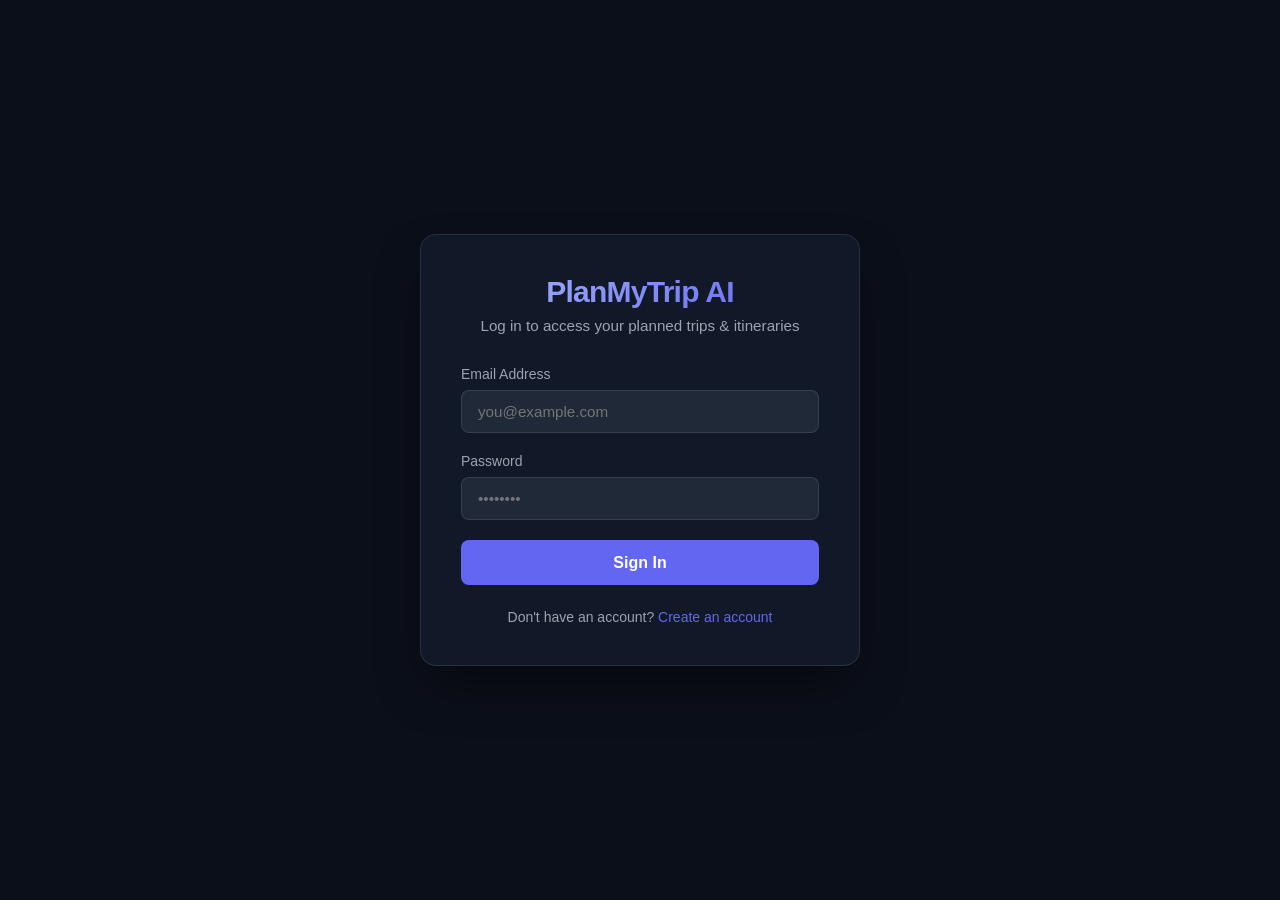
==== frontend/login.html @ e87786c7 "feat: add complete PlanMyTrip AI full stack application (FastAPI backend, multi-agent LangGraph work" ====
<!DOCTYPE html>
<html lang="en">
<head>
  <meta charset="UTF-8">
  <meta name="viewport" content="width=device-width, initial-scale=1.0">
  <title>Login — PlanMyTrip AI</title>
  <link rel="stylesheet" href="style.css">
</head>
<body>
  <div class="auth-container">
    <div class="auth-header">
      <h1>PlanMyTrip AI</h1>
      <p>Log in to access your planned trips & itineraries</p>
    </div>

    <div id="error-banner" class="error-banner"></div>

    <form id="login-form">
      <div class="form-group">
        <label for="email">Email Address</label>
        <input type="email" id="email" class="form-input" placeholder="you@example.com" required>
      </div>

      <div class="form-group">
        <label for="password">Password</label>
        <input type="password" id="password" class="form-input" placeholder="••••••••" required>
      </div>

      <button type="submit" class="btn-primary" id="login-btn">Sign In</button>
    </form>

    <div class="auth-footer">
      Don't have an account? <a href="signup.html">Create an account</a>
    </div>
  </div>

  <script src="login.js"></script>
</body>
</html>
---- frontend/style.css ----
:root {
  --bg-primary: #0b0f19;
  --bg-surface: #111827;
  --bg-elevated: #1f2937;
  --bg-card: rgba(31, 41, 55, 0.7);
  --border-color: rgba(255, 255, 255, 0.1);
  --border-highlight: rgba(99, 102, 241, 0.4);
  --text-primary: #f9fafb;
  --text-secondary: #9ca3af;
  --text-muted: #6b7280;
  --accent-primary: #6366f1;
  --accent-primary-hover: #4f46e5;
  --accent-success: #10b981;
  --accent-warning: #f59e0b;
  --accent-danger: #ef4444;
  --font-sans: -apple-system, BlinkMacSystemFont, "Segoe UI", Roboto, Oxygen, Ubuntu, Cantarell, sans-serif;
}

* {
  box-sizing: border-box;
  margin: 0;
  padding: 0;
}

body {
  font-family: var(--font-sans);
  background-color: var(--bg-primary);
  color: var(--text-primary);
  min-height: 100vh;
  display: flex;
  overflow-x: hidden;
}

a {
  color: var(--accent-primary);
  text-decoration: none;
}

a:hover {
  text-decoration: underline;
}

.auth-container {
  width: 100%;
  max-width: 440px;
  margin: auto;
  padding: 2.5rem;
  background: var(--bg-surface);
  border: 1px solid var(--border-color);
  border-radius: 16px;
  box-shadow: 0 25px 50px -12px rgba(0, 0, 0, 0.5);
}

.auth-header {
  text-align: center;
  margin-bottom: 2rem;
}

.auth-header h1 {
  font-size: 1.875rem;
  font-weight: 700;
  letter-spacing: -0.025em;
  background: linear-gradient(135deg, #a5b4fc, #6366f1);
  -webkit-background-clip: text;
  -webkit-text-fill-color: transparent;
  margin-bottom: 0.5rem;
}

.auth-header p {
  color: var(--text-secondary);
  font-size: 0.95rem;
}

.form-group {
  margin-bottom: 1.25rem;
}

.form-group label {
  display: block;
  font-size: 0.875rem;
  font-weight: 500;
  margin-bottom: 0.5rem;
  color: var(--text-secondary);
}

.form-input {
  width: 100%;
  padding: 0.75rem 1rem;
  background: var(--bg-elevated);
  border: 1px solid var(--border-color);
  border-radius: 8px;
  color: var(--text-primary);
  font-size: 0.95rem;
  transition: all 0.2s;
}

.form-input:focus {
  outline: none;
  border-color: var(--accent-primary);
  box-shadow: 0 0 0 3px rgba(99, 102, 241, 0.25);
}

.btn-primary {
  width: 100%;
  padding: 0.85rem 1.5rem;
  background: var(--accent-primary);
  color: white;
  border: none;
  border-radius: 8px;
  font-size: 1rem;
  font-weight: 600;
  cursor: pointer;
  transition: background 0.2s, transform 0.1s;
}

.btn-primary:hover {
  background: var(--accent-primary-hover);
}

.btn-primary:active {
  transform: scale(0.99);
}

.btn-secondary {
  padding: 0.5rem 1rem;
  background: var(--bg-elevated);
  color: var(--text-primary);
  border: 1px solid var(--border-color);
  border-radius: 6px;
  font-size: 0.875rem;
  font-weight: 500;
  cursor: pointer;
  transition: background 0.2s;
}

.btn-secondary:hover {
  background: rgba(255, 255, 255, 0.1);
}

.btn-success {
  background: var(--accent-success);
  color: white;
  border: none;
  padding: 0.65rem 1.25rem;
  border-radius: 8px;
  font-weight: 600;
  cursor: pointer;
}

.btn-success:hover {
  filter: brightness(1.1);
}

.auth-footer {
  margin-top: 1.5rem;
  text-align: center;
  font-size: 0.875rem;
  color: var(--text-secondary);
}

.error-banner {
  background: rgba(239, 68, 68, 0.15);
  border: 1px solid var(--accent-danger);
  color: #fca5a5;
  padding: 0.75rem 1rem;
  border-radius: 8px;
  font-size: 0.875rem;
  margin-bottom: 1.25rem;
  display: none;
}

.app-layout {
  display: flex;
  width: 100vw;
  height: 100vh;
  overflow: hidden;
}

.sidebar {
  width: 300px;
  background: var(--bg-surface);
  border-right: 1px solid var(--border-color);
  display: flex;
  flex-direction: column;
}

.sidebar-header {
  padding: 1.25rem;
  border-bottom: 1px solid var(--border-color);
  display: flex;
  align-items: center;
  justify-content: space-between;
}

.sidebar-header h2 {
  font-size: 1.2rem;
  font-weight: 700;
  background: linear-gradient(135deg, #a5b4fc, #6366f1);
  -webkit-background-clip: text;
  -webkit-text-fill-color: transparent;
}

.trips-list {
  flex: 1;
  overflow-y: auto;
  padding: 1rem;
  display: flex;
  flex-direction: column;
  gap: 0.5rem;
}

.trip-item {
  padding: 0.85rem 1rem;
  background: var(--bg-elevated);
  border: 1px solid var(--border-color);
  border-radius: 10px;
  cursor: pointer;
  transition: all 0.2s;
}

.trip-item:hover, .trip-item.active {
  border-color: var(--accent-primary);
  background: rgba(99, 102, 241, 0.15);
}

.trip-item-title {
  font-weight: 600;
  font-size: 0.95rem;
  margin-bottom: 0.25rem;
}

.trip-item-meta {
  font-size: 0.8rem;
  color: var(--text-secondary);
}

.sidebar-footer {
  padding: 1rem;
  border-top: 1px solid var(--border-color);
  display: flex;
  align-items: center;
  justify-content: space-between;
}

.user-badge {
  font-size: 0.85rem;
  color: var(--text-secondary);
  white-space: nowrap;
  overflow: hidden;
  text-overflow: ellipsis;
  max-width: 180px;
}

.main-content {
  flex: 1;
  display: flex;
  flex-direction: column;
  background: var(--bg-primary);
  position: relative;
}

.chat-container {
  flex: 1;
  overflow-y: auto;
  padding: 2rem;
  display: flex;
  flex-direction: column;
  gap: 1.5rem;
  scroll-behavior: smooth;
}

.message-card {
  max-width: 80%;
  padding: 1.25rem 1.5rem;
  border-radius: 14px;
  font-size: 0.95rem;
  line-height: 1.6;
}

.message-user {
  align-self: flex-end;
  background: var(--accent-primary);
  color: white;
  border-bottom-right-radius: 4px;
}

.message-agent {
  align-self: flex-start;
  background: var(--bg-surface);
  border: 1px solid var(--border-color);
  color: var(--text-primary);
  border-bottom-left-radius: 4px;
}

.options-grid {
  display: grid;
  grid-template-columns: repeat(auto-fit, minmax(280px, 1fr));
  gap: 1rem;
  margin-top: 1rem;
  width: 100%;
}

.option-card {
  background: var(--bg-elevated);
  border: 1px solid var(--border-color);
  border-radius: 12px;
  padding: 1.25rem;
  display: flex;
  flex-direction: column;
  justify-content: space-between;
  transition: transform 0.2s, border-color 0.2s;
}

.option-card:hover {
  border-color: var(--accent-primary);
  transform: translateY(-2px);
}

.option-title {
  font-size: 1.1rem;
  font-weight: 700;
  margin-bottom: 0.5rem;
}

.option-price {
  font-size: 1.25rem;
  font-weight: 800;
  color: var(--accent-success);
  margin-bottom: 0.5rem;
}

.option-meta {
  font-size: 0.85rem;
  color: var(--text-secondary);
  margin-bottom: 1rem;
  line-height: 1.4;
}

.option-badge {
  display: inline-block;
  font-size: 0.75rem;
  font-weight: 600;
  padding: 0.25rem 0.5rem;
  border-radius: 6px;
  background: rgba(99, 102, 241, 0.2);
  color: #a5b4fc;
  margin-bottom: 0.75rem;
}

.hitl-panel {
  background: rgba(17, 24, 39, 0.95);
  border-top: 2px solid var(--accent-warning);
  padding: 1.5rem 2rem;
  display: flex;
  align-items: center;
  justify-content: space-between;
  gap: 1rem;
}

.hitl-info h4 {
  font-size: 1rem;
  color: var(--accent-warning);
  margin-bottom: 0.25rem;
}

.hitl-info p {
  font-size: 0.875rem;
  color: var(--text-secondary);
}

.hitl-actions {
  display: flex;
  gap: 0.75rem;
}

.chat-input-area {
  padding: 1.25rem 2rem;
  background: var(--bg-surface);
  border-top: 1px solid var(--border-color);
  display: flex;
  gap: 0.75rem;
}

.chat-input-area input {
  flex: 1;
  padding: 0.85rem 1.25rem;
  background: var(--bg-elevated);
  border: 1px solid var(--border-color);
  border-radius: 10px;
  color: var(--text-primary);
  font-size: 1rem;
}

.chat-input-area input:focus {
  outline: none;
  border-color: var(--accent-primary);
}

.chat-input-area button {
  padding: 0.85rem 1.75rem;
}

.markdown-body pre {
  background: var(--bg-primary);
  padding: 1rem;
  border-radius: 8px;
  overflow-x: auto;
  margin: 0.75rem 0;
  font-family: monospace;
}

.markdown-body ul, .markdown-body ol {
  padding-left: 1.5rem;
  margin: 0.5rem 0;
}
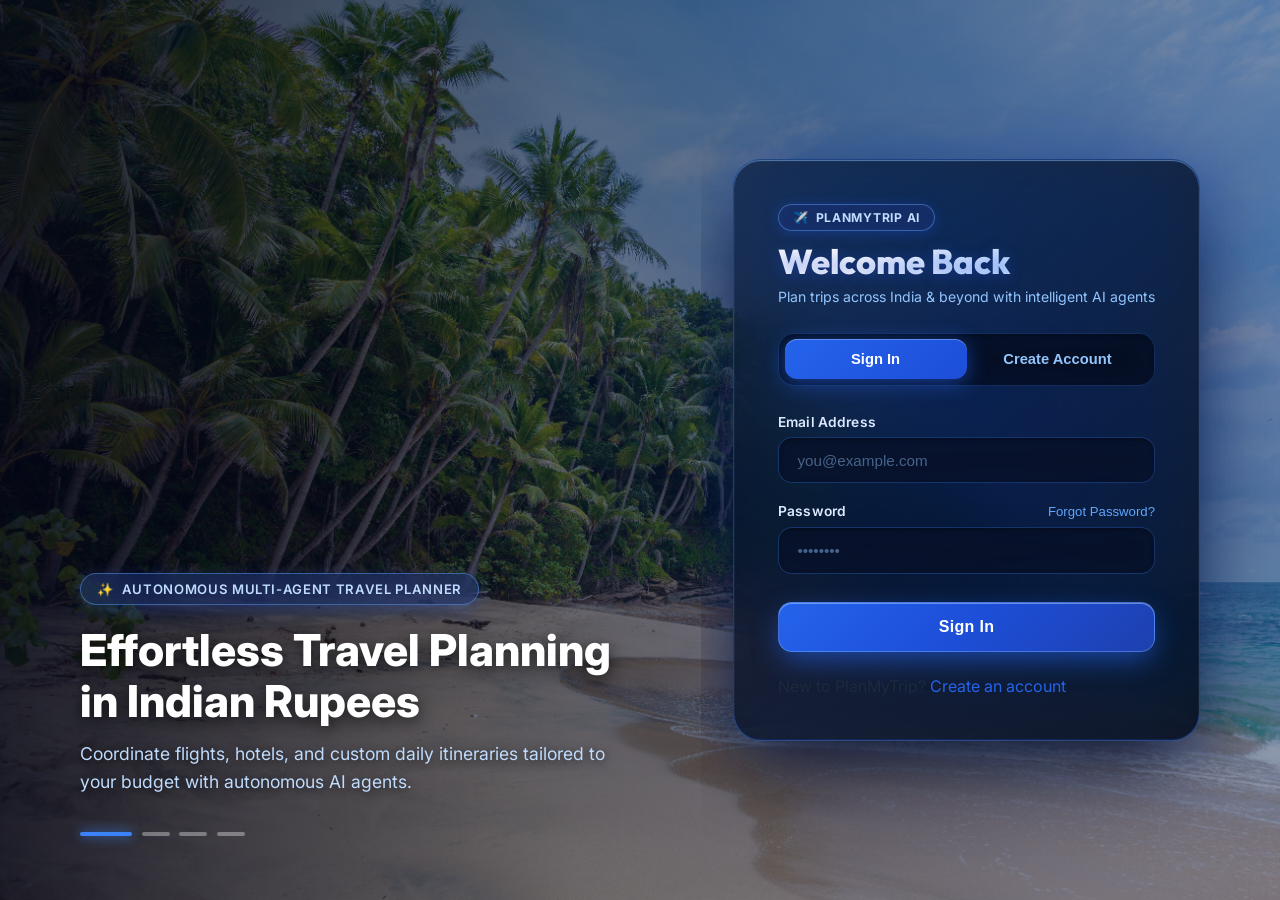
==== commit 19a8d4fa: "Your commit message" ====
--- a/frontend/login.html
+++ b/frontend/login.html
@@ -3,37 +3,147 @@
 <head>
   <meta charset="UTF-8">
   <meta name="viewport" content="width=device-width, initial-scale=1.0">
-  <title>Login — PlanMyTrip AI</title>
-  <link rel="stylesheet" href="style.css">
+  <title>PlanMyTrip AI — Autonomous Travel Intelligence</title>
+  <link rel="preconnect" href="https://fonts.googleapis.com">
+  <link rel="preconnect" href="https://fonts.gstatic.com" crossorigin>
+  <link href="https://fonts.googleapis.com/css2?family=Outfit:wght@400;500;600;700;800&family=Inter:wght@400;500;600&display=swap" rel="stylesheet">
+  <link rel="stylesheet" href="style.css?v=20261004_6">
 </head>
-<body>
-  <div class="auth-container">
-    <div class="auth-header">
-      <h1>PlanMyTrip AI</h1>
-      <p>Log in to access your planned trips & itineraries</p>
+<body style="margin: 0; padding: 0; overflow-x: hidden;">
+  <div class="auth-page">
+    <div class="auth-slideshow-container">
+      <div class="auth-slide active" id="slide-0" style="background-image: url('assets/img-3.jpg?v=20261004_v2');"></div>
+      <div class="auth-slide" id="slide-1" style="background-image: url('assets/img-4.jpg?v=20261004_v2');"></div>
+      <div class="auth-slide" id="slide-2" style="background-image: url('assets/img-5.jpg?v=20261004_v2');"></div>
+      <div class="auth-slide" id="slide-3" style="background-image: url('assets/img-6.jpg?v=20261004_v2');"></div>
+
+      <div class="auth-slide-overlay"></div>
+
+      <div class="auth-slide-content">
+        <div class="auth-hero-badge">
+          <span>✨</span>
+          <span>Autonomous Multi-Agent Travel Planner</span>
+        </div>
+        <h1 class="auth-slide-title" id="slide-caption-title">Effortless Travel Planning in Indian Rupees</h1>
+        <p class="auth-slide-subtitle" id="slide-caption-desc">Coordinate flights, hotels, and custom daily itineraries tailored to your budget with autonomous AI agents.</p>
+
+        <div class="auth-slide-indicators">
+          <div class="slide-dot active" onclick="goToSlide(0)"></div>
+          <div class="slide-dot" onclick="goToSlide(1)"></div>
+          <div class="slide-dot" onclick="goToSlide(2)"></div>
+          <div class="slide-dot" onclick="goToSlide(3)"></div>
+        </div>
+      </div>
     </div>
 
-    <div id="error-banner" class="error-banner"></div>
+    <div class="auth-panel">
+      <div class="auth-glass-box">
+        <div class="auth-header" style="text-align: left; margin-bottom: 1.6rem;">
+          <div class="auth-brand-badge">
+            <span>✈️</span>
+            <span>PlanMyTrip AI</span>
+          </div>
+          <h1 class="auth-brand-title" id="auth-main-title">Welcome Back</h1>
+          <p class="auth-brand-subtitle" id="auth-main-subtitle">Plan trips across India &amp; beyond with intelligent AI agents</p>
+        </div>
 
-    <form id="login-form">
-      <div class="form-group">
-        <label for="email">Email Address</label>
-        <input type="email" id="email" class="form-input" placeholder="you@example.com" required>
+        <div class="auth-tabs" id="auth-tabs-bar">
+          <button type="button" class="auth-tab-btn active" id="tab-login-btn" onclick="showLogin()">Sign In</button>
+          <button type="button" class="auth-tab-btn" id="tab-signup-btn" onclick="showSignup()">Create Account</button>
+        </div>
+
+        <div id="error-banner" class="error-banner"></div>
+        <div id="success-banner" class="success-banner"></div>
+
+        <div id="login-section">
+          <form id="login-form" onsubmit="handleLoginSubmit(event)">
+            <div class="form-group">
+              <label for="login-email">Email Address</label>
+              <input type="email" id="login-email" class="form-input" placeholder="you@example.com" required autocomplete="email">
+            </div>
+
+            <div class="form-group">
+              <div style="display: flex; justify-content: space-between; align-items: center; margin-bottom: 0.5rem;">
+                <label for="login-password" style="margin-bottom: 0;">Password</label>
+                <button type="button" class="forgot-password-link" id="goto-recovery-btn" onclick="showRecovery()">Forgot Password?</button>
+              </div>
+              <input type="password" id="login-password" class="form-input" placeholder="••••••••" required autocomplete="current-password">
+            </div>
+
+            <button type="submit" class="btn-primary" id="login-btn" style="margin-top: 0.5rem; cursor: pointer;">Sign In</button>
+          </form>
+
+          <div class="auth-footer" style="margin-top: 1.5rem;">
+            New to PlanMyTrip? <a href="#" id="switch-to-signup" onclick="showSignup(); return false;">Create an account</a>
+          </div>
+        </div>
+
+        <div id="signup-section" style="display: none;">
+          <form id="signup-form" onsubmit="handleSignupSubmit(event)">
+            <div class="form-group">
+              <label for="signup-name">Full Name</label>
+              <input type="text" id="signup-name" class="form-input" placeholder="e.g. Rahul Sharma" required autocomplete="name">
+            </div>
+
+            <div class="form-group">
+              <label for="signup-email">Email Address</label>
+              <input type="email" id="signup-email" class="form-input" placeholder="you@example.com" required autocomplete="email">
+            </div>
+
+            <div class="form-group">
+              <label for="signup-birth-date">Date of Birth</label>
+              <input type="date" id="signup-birth-date" class="form-input" required>
+              <div class="form-subtext">Required for account recovery verification & birthday travel offers.</div>
+            </div>
+
+            <div class="form-group">
+              <label for="signup-password">Password (minimum 8 characters)</label>
+              <input type="password" id="signup-password" class="form-input" placeholder="••••••••" minlength="8" required autocomplete="new-password">
+            </div>
+
+            <button type="submit" class="btn-primary" id="signup-btn" style="margin-top: 0.5rem; cursor: pointer;">Create Account</button>
+          </form>
+
+          <div class="auth-footer" style="margin-top: 1.5rem;">
+            Already have an account? <a href="#" id="switch-to-login" onclick="showLogin(); return false;">Sign in</a>
+          </div>
+        </div>
+
+        <div id="recovery-section" style="display: none;">
+          <button type="button" class="back-to-login-btn" id="recovery-back-btn" onclick="showLogin()">
+            <span>&larr;</span> Back to Sign In
+          </button>
+
+          <div style="margin-bottom: 1.25rem;">
+            <h3 style="font-size: 1.2rem; font-weight: 700; color: #ffffff; margin-bottom: 0.35rem;">Account Recovery</h3>
+            <p style="font-size: 0.85rem; color: var(--text-secondary);">Verify your registered Email and Date of Birth to log in or reset your password.</p>
+          </div>
+
+          <form id="recovery-form" onsubmit="handleRecoverySubmit(event)">
+            <div class="form-group">
+              <label for="recovery-email">Registered Email</label>
+              <input type="email" id="recovery-email" class="form-input" placeholder="you@example.com" required autocomplete="email">
+            </div>
+
+            <div class="form-group">
+              <label for="recovery-birth-date">Registered Date of Birth</label>
+              <input type="date" id="recovery-birth-date" class="form-input" required>
+            </div>
+
+            <div class="form-group">
+              <label for="recovery-new-password">New Password (optional)</label>
+              <input type="password" id="recovery-new-password" class="form-input" placeholder="Leave blank to log in directly, or enter new password" minlength="8" autocomplete="new-password">
+              <div class="form-subtext">If entered, your password will be updated immediately.</div>
+            </div>
+
+            <button type="submit" class="btn-primary" id="recovery-btn" style="margin-top: 0.5rem; cursor: pointer;">Verify &amp; Log In</button>
+          </form>
+        </div>
+
       </div>
-
-      <div class="form-group">
-        <label for="password">Password</label>
-        <input type="password" id="password" class="form-input" placeholder="••••••••" required>
-      </div>
-
-      <button type="submit" class="btn-primary" id="login-btn">Sign In</button>
-    </form>
-
-    <div class="auth-footer">
-      Don't have an account? <a href="signup.html">Create an account</a>
     </div>
   </div>
 
-  <script src="login.js"></script>
+  <script src="login.js?v=20261004_5"></script>
 </body>
 </html>
--- a/frontend/style.css
+++ b/frontend/style.css
@@ -8,12 +8,13 @@
   --text-primary: #f9fafb;
   --text-secondary: #9ca3af;
   --text-muted: #6b7280;
-  --accent-primary: #6366f1;
-  --accent-primary-hover: #4f46e5;
+  --accent-primary: #2563eb;
+  --accent-primary-hover: #1d4ed8;
   --accent-success: #10b981;
   --accent-warning: #f59e0b;
   --accent-danger: #ef4444;
-  --font-sans: -apple-system, BlinkMacSystemFont, "Segoe UI", Roboto, Oxygen, Ubuntu, Cantarell, sans-serif;
+  --font-sans: 'Inter', -apple-system, BlinkMacSystemFont, "Segoe UI", Roboto, sans-serif;
+  --font-heading: 'Outfit', sans-serif;
 }
 
 * {
@@ -22,13 +23,26 @@
   padding: 0;
 }
 
+html, body {
+  max-width: 100%;
+  overflow-x: hidden !important;
+  scrollbar-width: none;
+  -ms-overflow-style: none;
+}
+
+html::-webkit-scrollbar, body::-webkit-scrollbar {
+  display: none;
+  width: 0;
+  height: 0;
+}
+
 body {
   font-family: var(--font-sans);
-  background-color: var(--bg-primary);
-  color: var(--text-primary);
+  background-color: #f8fafc;
+  color: #1e293b;
   min-height: 100vh;
   display: flex;
-  overflow-x: hidden;
+  overflow-x: hidden !important;
 }
 
 a {
@@ -40,101 +54,995 @@
   text-decoration: underline;
 }
 
-.auth-container {
-  width: 100%;
-  max-width: 440px;
-  margin: auto;
-  padding: 2.5rem;
-  background: var(--bg-surface);
-  border: 1px solid var(--border-color);
-  border-radius: 16px;
-  box-shadow: 0 25px 50px -12px rgba(0, 0, 0, 0.5);
-}
-
-.auth-header {
-  text-align: center;
-  margin-bottom: 2rem;
-}
-
-.auth-header h1 {
-  font-size: 1.875rem;
+.app-layout {
+  display: flex;
+  width: 100vw;
+  height: 100vh;
+  overflow: hidden;
+  background: #f8fafc;
+}
+
+.sidebar {
+  width: 260px;
+  min-width: 260px;
+  background: #070c18;
+  border-right: 1px solid rgba(255, 255, 255, 0.07);
+  display: flex;
+  flex-direction: column;
+  height: 100vh;
+  overflow: hidden;
+  z-index: 10;
+}
+
+.sidebar-brand {
+  display: flex;
+  align-items: center;
+  gap: 0.75rem;
+  padding: 1.25rem 1.25rem 1rem 1.25rem;
+}
+
+.brand-logo-badge {
+  width: 38px;
+  height: 38px;
+  border-radius: 50%;
+  background: #0b1528;
+  border: 1px solid rgba(56, 189, 248, 0.35);
+  display: flex;
+  align-items: center;
+  justify-content: center;
+  box-shadow: 0 0 15px rgba(56, 189, 248, 0.25);
+  flex-shrink: 0;
+}
+
+.brand-text-block {
+  display: flex;
+  flex-direction: column;
+}
+
+.brand-title {
+  font-family: var(--font-heading);
+  font-size: 1.15rem;
+  font-weight: 800;
+  color: #ffffff;
+  letter-spacing: -0.01em;
+  line-height: 1.2;
+}
+
+.brand-tagline {
+  font-size: 0.72rem;
+  color: #94a3b8;
+  font-weight: 500;
+}
+
+.sidebar-action-wrap {
+  padding: 0 1.25rem 1rem 1.25rem;
+}
+
+.btn-new-trip {
+  width: 100%;
+  display: flex;
+  align-items: center;
+  justify-content: center;
+  gap: 0.5rem;
+  background: linear-gradient(135deg, #2563eb 0%, #3b82f6 100%);
+  color: #ffffff;
+  border: none;
+  border-radius: 9999px;
+  padding: 0.75rem 1.25rem;
+  font-size: 0.92rem;
   font-weight: 700;
-  letter-spacing: -0.025em;
-  background: linear-gradient(135deg, #a5b4fc, #6366f1);
-  -webkit-background-clip: text;
-  -webkit-text-fill-color: transparent;
+  cursor: pointer;
+  transition: all 0.2s cubic-bezier(0.4, 0, 0.2, 1);
+  box-shadow: 0 4px 15px rgba(37, 99, 235, 0.4);
+}
+
+.btn-new-trip:hover {
+  filter: brightness(1.1);
+  transform: translateY(-1px);
+  box-shadow: 0 6px 20px rgba(37, 99, 235, 0.6);
+}
+
+.btn-plus-icon {
+  font-size: 1.1rem;
+  line-height: 1;
+  font-weight: 800;
+}
+
+.sidebar-nav {
+  display: flex;
+  flex-direction: column;
+  gap: 0.25rem;
+  padding: 0 0.85rem 1rem 0.85rem;
+}
+
+.nav-item {
+  display: flex;
+  align-items: center;
+  gap: 0.85rem;
+  padding: 0.65rem 0.85rem;
+  border-radius: 10px;
+  color: #94a3b8;
+  text-decoration: none;
+  font-size: 0.88rem;
+  font-weight: 500;
+  transition: all 0.2s ease;
+}
+
+.nav-item:hover {
+  background: rgba(255, 255, 255, 0.05);
+  color: #f1f5f9;
+  text-decoration: none;
+}
+
+.nav-item.active {
+  background: #111a2e;
+  color: #ffffff;
+  font-weight: 600;
+  box-shadow: inset 0 1px 0 rgba(255, 255, 255, 0.08);
+}
+
+.sidebar-section-header {
+  padding: 0.75rem 1.25rem 0.5rem 1.25rem;
+  font-size: 0.7rem;
+  font-weight: 700;
+  color: #64748b;
+  letter-spacing: 0.08em;
+  text-transform: uppercase;
+}
+
+.trips-list {
+  flex: 1;
+  overflow-y: auto;
+  padding: 0.25rem 0.85rem;
+  display: flex;
+  flex-direction: column;
+  gap: 0.4rem;
+  scrollbar-width: none;
+}
+
+.trips-list::-webkit-scrollbar {
+  display: none;
+}
+
+.trip-item {
+  display: flex;
+  align-items: center;
+  gap: 0.75rem;
+  padding: 0.55rem 0.65rem;
+  border-radius: 10px;
+  background: transparent;
+  cursor: pointer;
+  transition: all 0.2s ease;
+  border: 1px solid transparent;
+}
+
+.trip-item:hover {
+  background: rgba(255, 255, 255, 0.05);
+  border-color: rgba(255, 255, 255, 0.08);
+}
+
+.trip-item.active {
+  background: #0f1c35;
+  border-color: rgba(56, 189, 248, 0.4);
+  box-shadow: 0 0 12px rgba(37, 99, 235, 0.2);
+}
+
+.trip-thumb-img {
+  width: 38px;
+  height: 38px;
+  border-radius: 8px;
+  object-fit: cover;
+  flex-shrink: 0;
+  box-shadow: 0 2px 6px rgba(0, 0, 0, 0.3);
+}
+
+.trip-details-block {
+  display: flex;
+  flex-direction: column;
+  overflow: hidden;
+  flex: 1;
+}
+
+.trip-item-title {
+  font-size: 0.85rem;
+  font-weight: 600;
+  color: #ffffff;
+  white-space: nowrap;
+  overflow: hidden;
+  text-overflow: ellipsis;
+}
+
+.trip-item-meta {
+  font-size: 0.72rem;
+  color: #94a3b8;
+  margin-top: 2px;
+}
+
+.sidebar-footer {
+  padding: 0.85rem 1.15rem;
+  border-top: 1px solid rgba(255, 255, 255, 0.08);
+  background: #060a14;
+}
+
+.user-profile-row {
+  display: flex;
+  align-items: center;
+  gap: 0.75rem;
+}
+
+.user-avatar-circle {
+  width: 36px;
+  height: 36px;
+  border-radius: 50%;
+  background: #2563eb;
+  color: #ffffff;
+  font-weight: 700;
+  font-size: 0.95rem;
+  display: flex;
+  align-items: center;
+  justify-content: center;
+  flex-shrink: 0;
+  box-shadow: 0 2px 8px rgba(37, 99, 235, 0.4);
+}
+
+.user-info-text {
+  flex: 1;
+  overflow: hidden;
+}
+
+.user-name {
+  font-size: 0.85rem;
+  font-weight: 600;
+  color: #ffffff;
+  white-space: nowrap;
+  overflow: hidden;
+  text-overflow: ellipsis;
+}
+
+.user-role {
+  font-size: 0.72rem;
+  color: #94a3b8;
+}
+
+.settings-btn {
+  background: transparent;
+  border: none;
+  color: #64748b;
+  cursor: pointer;
+  padding: 0.4rem;
+  border-radius: 6px;
+  display: flex;
+  align-items: center;
+  justify-content: center;
+  transition: color 0.2s;
+}
+
+.settings-btn:hover {
+  color: #ffffff;
+}
+
+.main-content {
+  flex: 1;
+  display: flex;
+  flex-direction: column;
+  height: 100vh;
+  overflow: hidden;
+  position: relative;
+  background: #f8fafc;
+}
+
+.main-scroll-area {
+  flex: 1;
+  overflow-y: auto;
+  overflow-x: hidden;
+  padding-bottom: 140px;
+  -webkit-overflow-scrolling: touch;
+}
+
+.hero-showcase {
+  position: relative;
+  width: 100%;
+  border-radius: 0 0 24px 24px;
+  overflow: hidden;
+  min-height: 440px;
+  display: flex;
+  align-items: flex-end;
+  background-image: url('assets/Goa.jpg?v=20261004_v2');
+  background-size: cover;
+  background-position: center 30%;
+  box-shadow: 0 10px 30px rgba(0, 0, 0, 0.15);
+}
+
+.hero-showcase-bg {
+  position: absolute;
+  top: 0;
+  left: 0;
+  right: 0;
+  bottom: 0;
+  background: linear-gradient(180deg, rgba(6, 12, 26, 0.65) 0%, rgba(6, 12, 26, 0.38) 40%, rgba(4, 9, 20, 0.88) 100%);
+  pointer-events: none;
+}
+
+.hero-showcase-content {
+  position: relative;
+  z-index: 2;
+  width: 100%;
+  padding: 2.25rem 2.25rem 1.75rem 2.25rem;
+}
+
+.hero-ai-badge {
+  display: inline-flex;
+  align-items: center;
+  gap: 0.4rem;
+  padding: 0.35rem 0.85rem;
+  border-radius: 9999px;
+  background: rgba(15, 23, 42, 0.65);
+  border: 1px solid rgba(255, 255, 255, 0.2);
+  backdrop-filter: blur(10px);
+  color: #f1f5f9;
+  font-size: 0.78rem;
+  font-weight: 600;
+  margin-bottom: 0.85rem;
+}
+
+.hero-headline {
+  font-family: var(--font-heading);
+  font-size: 2.35rem;
+  font-weight: 800;
+  color: #ffffff;
+  line-height: 1.15;
+  margin-bottom: 0.65rem;
+  text-shadow: 0 2px 10px rgba(0, 0, 0, 0.5);
+}
+
+.hero-headline-accent {
+  color: #38bdf8;
+}
+
+.hero-subheadline {
+  font-size: 0.95rem;
+  color: #e2e8f0;
+  max-width: 600px;
+  margin-bottom: 1.5rem;
+  text-shadow: 0 1px 4px rgba(0, 0, 0, 0.6);
+  line-height: 1.5;
+}
+
+.hero-cards-deck {
+  width: 100%;
+  overflow: hidden;
+  padding: 8px 0;
+  position: relative;
+}
+
+.hero-cards-track {
+  display: flex;
+  width: max-content;
+  will-change: transform;
+  transform: translate3d(0, 0, 0);
+  backface-visibility: hidden;
+  animation: cardsRotate 40s linear infinite;
+}
+
+.hero-cards-deck:hover .hero-cards-track {
+  animation-play-state: paused;
+}
+
+@keyframes cardsRotate {
+  0% { transform: translate3d(0, 0, 0); }
+  100% { transform: translate3d(-50%, 0, 0); }
+}
+
+.dest-card {
+  position: relative;
+  flex: 0 0 auto;
+  width: 200px;
+  margin-right: 1rem;
+  border-radius: 14px;
+  overflow: hidden;
+  aspect-ratio: 168 / 140;
+  cursor: default;
+  contain: layout paint;
+  transform: translateZ(0);
+  backface-visibility: hidden;
+  transition: transform 0.25s cubic-bezier(0.4, 0, 0.2, 1), border-color 0.25s ease, box-shadow 0.25s ease;
+  box-shadow: 0 6px 16px rgba(0, 0, 0, 0.35);
+  border: 1px solid rgba(255, 255, 255, 0.18);
+}
+
+.dest-card:hover {
+  transform: translate3d(0, -5px, 0) scale(1.03);
+  border-color: rgba(56, 189, 248, 0.85);
+  box-shadow: 0 14px 28px rgba(0, 0, 0, 0.5), 0 0 18px rgba(56, 189, 248, 0.4);
+}
+
+.dest-card-bg {
+  width: 100%;
+  height: 100%;
+  object-fit: cover;
+  display: block;
+  transition: transform 0.4s ease;
+}
+
+.dest-card:hover .dest-card-bg {
+  transform: scale(1.08);
+}
+
+.dest-card-overlay {
+  position: absolute;
+  bottom: 0;
+  left: 0;
+  right: 0;
+  padding: 1.5rem 0.85rem 0.65rem 0.85rem;
+  background: linear-gradient(180deg, transparent 0%, rgba(0, 0, 0, 0.88) 85%);
+  display: flex;
+  flex-direction: column;
+}
+
+.dest-card-title {
+  font-family: var(--font-heading);
+  font-size: 0.95rem;
+  font-weight: 700;
+  color: #ffffff;
+  line-height: 1.2;
+}
+
+.dest-card-subtitle {
+  font-size: 0.72rem;
+  color: #cbd5e1;
+}
+
+.intake-banner {
+  margin: 1.25rem 2rem 0 2rem;
+  background: #ffffff;
+  border: 1px solid #e2e8f0;
+  border-radius: 12px;
+  padding: 0.75rem 1.25rem;
+  display: flex;
+  align-items: center;
+  justify-content: space-between;
+  gap: 1rem;
+  box-shadow: 0 2px 8px rgba(0, 0, 0, 0.04);
+  flex-wrap: wrap;
+}
+
+.intake-details {
+  display: flex;
+  align-items: center;
+  gap: 0.75rem;
+  flex-wrap: wrap;
+}
+
+.intake-chip {
+  background: #f1f5f9;
+  border: 1px solid #e2e8f0;
+  padding: 0.35rem 0.75rem;
+  border-radius: 20px;
+  font-size: 0.82rem;
+  color: #1e293b;
+  display: flex;
+  align-items: center;
+  gap: 0.35rem;
+}
+
+.chip-label {
+  color: #64748b;
+  font-weight: 500;
+}
+
+.btn-edit-intake {
+  background: #f8fafc;
+  border: 1px solid #cbd5e1;
+  color: #334155;
+  font-size: 0.8rem;
+  font-weight: 600;
+  padding: 0.4rem 0.85rem;
+  border-radius: 8px;
+  cursor: pointer;
+  transition: all 0.2s;
+}
+
+.btn-edit-intake:hover {
+  background: #f1f5f9;
+  border-color: #94a3b8;
+}
+
+.chat-container {
+  padding: 1.5rem 2rem;
+  display: flex;
+  flex-direction: column;
+  gap: 1.5rem;
+}
+
+.message-user-wrap {
+  display: flex;
+  align-items: flex-end;
+  justify-content: flex-end;
+  gap: 0.75rem;
+  width: 100%;
+}
+
+.message-user-bubble {
+  background: #2563eb;
+  color: #ffffff;
+  border-radius: 18px 18px 4px 18px;
+  padding: 1rem 1.25rem;
+  max-width: 580px;
+  font-size: 0.92rem;
+  line-height: 1.5;
+  box-shadow: 0 4px 14px rgba(37, 99, 235, 0.25);
+  position: relative;
+}
+
+.message-time {
+  font-size: 0.7rem;
+  color: rgba(255, 255, 255, 0.75);
+  text-align: right;
+  margin-top: 0.4rem;
+}
+
+.chat-user-avatar {
+  width: 34px;
+  height: 34px;
+  border-radius: 50%;
+  background: #dbeafe;
+  border: 2px solid #2563eb;
+  color: #1e40af;
+  font-weight: 700;
+  font-size: 0.85rem;
+  display: flex;
+  align-items: center;
+  justify-content: center;
+  flex-shrink: 0;
+  box-shadow: 0 2px 6px rgba(0, 0, 0, 0.1);
+}
+
+.message-agent-wrap {
+  display: flex;
+  align-items: flex-start;
+  justify-content: flex-start;
+  gap: 0.75rem;
+  width: 100%;
+}
+
+.chat-agent-avatar {
+  width: 36px;
+  height: 36px;
+  border-radius: 50%;
+  background: #0b1528;
+  border: 1px solid rgba(56, 189, 248, 0.4);
+  display: flex;
+  align-items: center;
+  justify-content: center;
+  flex-shrink: 0;
+  box-shadow: 0 2px 8px rgba(37, 99, 235, 0.2);
+}
+
+.message-agent-bubble {
+  background: #ffffff;
+  color: #1e293b;
+  border: 1px solid #e2e8f0;
+  border-radius: 4px 18px 18px 18px;
+  padding: 1.25rem 1.5rem;
+  max-width: 650px;
+  font-size: 0.92rem;
+  line-height: 1.55;
+  box-shadow: 0 4px 20px rgba(0, 0, 0, 0.04);
+}
+
+.agent-lead-text {
+  margin-bottom: 1rem;
+  color: #1e293b;
+  font-size: 0.92rem;
+}
+
+.agent-checklist-box {
+  background: #f8fafc;
+  border: 1px solid #e2e8f0;
+  border-radius: 12px;
+  padding: 0.85rem 1rem;
+  display: flex;
+  flex-direction: column;
+  gap: 0.65rem;
+}
+
+.checklist-item {
+  display: flex;
+  align-items: center;
+  gap: 0.65rem;
+  font-size: 0.86rem;
+  color: #334155;
+  font-weight: 500;
+}
+
+.check-icon-circle {
+  width: 18px;
+  height: 18px;
+  border-radius: 50%;
+  display: flex;
+  align-items: center;
+  justify-content: center;
+  font-size: 0.65rem;
+  font-weight: 800;
+  flex-shrink: 0;
+}
+
+.check-done {
+  background: #10b981;
+  color: #ffffff;
+}
+
+.check-active {
+  border: 2px solid #3b82f6;
+  background: #ffffff;
+}
+
+.check-pending {
+  border: 2px solid #cbd5e1;
+  background: #ffffff;
+}
+
+.message-card {
+  max-width: 80%;
+  padding: 1.25rem 1.5rem;
+  border-radius: 14px;
+  font-size: 0.95rem;
+  line-height: 1.6;
+}
+
+.message-user {
+  align-self: flex-end;
+  background: var(--accent-primary);
+  color: white;
+  border-bottom-right-radius: 4px;
+}
+
+.message-agent {
+  align-self: flex-start;
+  background: #ffffff;
+  border: 1px solid #e2e8f0;
+  color: #1e293b;
+  border-bottom-left-radius: 4px;
+  box-shadow: 0 4px 14px rgba(0, 0, 0, 0.04);
+}
+
+.options-grid {
+  display: grid;
+  grid-template-columns: repeat(auto-fit, minmax(280px, 1fr));
+  gap: 1rem;
+  margin-top: 1rem;
+  width: 100%;
+}
+
+.option-card {
+  background: #ffffff;
+  border: 1px solid #e2e8f0;
+  border-radius: 12px;
+  padding: 1.25rem;
+  display: flex;
+  flex-direction: column;
+  justify-content: space-between;
+  transition: transform 0.2s, border-color 0.2s;
+  box-shadow: 0 2px 8px rgba(0, 0, 0, 0.04);
+}
+
+.option-card:hover {
+  border-color: var(--accent-primary);
+  transform: translateY(-2px);
+  box-shadow: 0 6px 16px rgba(37, 99, 235, 0.1);
+}
+
+.option-title {
+  font-size: 1.1rem;
+  font-weight: 700;
   margin-bottom: 0.5rem;
-}
-
-.auth-header p {
-  color: var(--text-secondary);
+  color: #0f172a;
+}
+
+.option-price {
+  font-size: 1.25rem;
+  font-weight: 800;
+  color: var(--accent-success);
+  margin-bottom: 0.5rem;
+}
+
+.option-meta {
+  font-size: 0.85rem;
+  color: #64748b;
+  margin-bottom: 1rem;
+  line-height: 1.4;
+}
+
+.option-badge {
+  display: inline-block;
+  font-size: 0.75rem;
+  font-weight: 600;
+  padding: 0.25rem 0.5rem;
+  border-radius: 6px;
+  background: rgba(37, 99, 235, 0.1);
+  color: #2563eb;
+  margin-bottom: 0.75rem;
+}
+
+.hitl-panel {
+  background: #ffffff;
+  border: 2px solid var(--accent-warning);
+  border-radius: 14px;
+  margin: 1rem 2rem;
+  padding: 1.25rem 1.5rem;
+  display: flex;
+  align-items: center;
+  justify-content: space-between;
+  gap: 1rem;
+  box-shadow: 0 6px 20px rgba(245, 158, 11, 0.12);
+}
+
+.hitl-info h4 {
+  font-size: 1rem;
+  color: #b45309;
+  margin-bottom: 0.25rem;
+}
+
+.hitl-info p {
+  font-size: 0.875rem;
+  color: #64748b;
+}
+
+.hitl-actions {
+  display: flex;
+  gap: 0.75rem;
+}
+
+.active-agents-bar {
+  margin: 1.5rem 2rem 0.5rem 2rem;
+  display: grid;
+  grid-template-columns: repeat(3, 1fr);
+  gap: 1rem;
+}
+
+.agent-status-card {
+  background: #ffffff;
+  border: 1px solid #e2e8f0;
+  border-radius: 14px;
+  padding: 1rem 1.15rem;
+  display: flex;
+  align-items: center;
+  gap: 0.85rem;
+  box-shadow: 0 4px 12px rgba(0, 0, 0, 0.03);
+  transition: transform 0.2s, box-shadow 0.2s;
+}
+
+.agent-status-card:hover {
+  transform: translateY(-2px);
+  box-shadow: 0 6px 16px rgba(0, 0, 0, 0.06);
+}
+
+.agent-icon-box {
+  width: 44px;
+  height: 44px;
+  border-radius: 10px;
+  display: flex;
+  align-items: center;
+  justify-content: center;
+  flex-shrink: 0;
+}
+
+.flight-agent-bg {
+  background: #eff6ff;
+}
+
+.hotel-agent-bg {
+  background: #f5f3ff;
+}
+
+.itinerary-agent-bg {
+  background: #f0fdf4;
+}
+
+.agent-info-block {
+  flex: 1;
+  overflow: hidden;
+}
+
+.agent-info-title {
+  font-size: 0.88rem;
+  font-weight: 700;
+  color: #0f172a;
+}
+
+.agent-info-subtitle {
+  font-size: 0.74rem;
+  color: #64748b;
+  margin-top: 2px;
+  margin-bottom: 6px;
+  white-space: nowrap;
+  overflow: hidden;
+  text-overflow: ellipsis;
+}
+
+.agent-progress-track {
+  width: 100%;
+  height: 5px;
+  background: #e2e8f0;
+  border-radius: 9999px;
+  overflow: hidden;
+}
+
+.agent-progress-fill {
+  height: 100%;
+  border-radius: 9999px;
+  transition: width 0.4s ease;
+}
+
+.fill-flight {
+  background: #3b82f6;
+  width: 65%;
+  animation: pulseProgress 2.5s infinite ease-in-out;
+}
+
+.fill-hotel {
+  background: #8b5cf6;
+  width: 78%;
+  animation: pulseProgress 3s infinite ease-in-out;
+}
+
+.fill-itinerary {
+  background: #94a3b8;
+  width: 35%;
+}
+
+@keyframes pulseProgress {
+  0% { opacity: 0.8; }
+  50% { opacity: 1; }
+  100% { opacity: 0.8; }
+}
+
+.bottom-input-container {
+  position: absolute;
+  bottom: 0;
+  left: 0;
+  right: 0;
+  padding: 1rem 2rem 1.25rem 2rem;
+  background: linear-gradient(180deg, rgba(248, 250, 252, 0) 0%, rgba(248, 250, 252, 0.95) 25%, #f8fafc 100%);
+  display: flex;
+  flex-direction: column;
+  align-items: center;
+  gap: 0.75rem;
+  z-index: 20;
+}
+
+.capsule-input-box {
+  width: 100%;
+  max-width: 820px;
+  height: 54px;
+  background: #ffffff;
+  border: 1px solid #e2e8f0;
+  border-radius: 9999px;
+  display: flex;
+  align-items: center;
+  padding: 0.35rem 0.5rem 0.35rem 1.15rem;
+  gap: 0.75rem;
+  box-shadow: 0 10px 25px -5px rgba(0, 0, 0, 0.08), 0 8px 10px -6px rgba(0, 0, 0, 0.04);
+  transition: border-color 0.2s, box-shadow 0.2s;
+}
+
+.capsule-input-box:focus-within {
+  border-color: #3b82f6;
+  box-shadow: 0 12px 30px -5px rgba(37, 99, 235, 0.15), 0 0 0 3px rgba(59, 130, 246, 0.15);
+}
+
+.btn-capsule-attach {
+  background: transparent;
+  border: none;
+  color: #64748b;
+  cursor: pointer;
+  display: flex;
+  align-items: center;
+  justify-content: center;
+  padding: 0.4rem;
+  border-radius: 50%;
+  transition: color 0.2s;
+}
+
+.btn-capsule-attach:hover {
+  color: #0f172a;
+}
+
+.capsule-text-input {
+  flex: 1;
+  border: none;
+  outline: none;
+  background: transparent;
   font-size: 0.95rem;
-}
-
-.form-group {
-  margin-bottom: 1.25rem;
-}
-
-.form-group label {
-  display: block;
-  font-size: 0.875rem;
+  color: #0f172a;
+  font-family: inherit;
+}
+
+.capsule-text-input::placeholder {
+  color: #94a3b8;
+  font-size: 0.92rem;
+}
+
+.btn-capsule-send {
+  width: 42px;
+  height: 42px;
+  border-radius: 50%;
+  background: #2563eb;
+  color: #ffffff;
+  border: none;
+  display: flex;
+  align-items: center;
+  justify-content: center;
+  cursor: pointer;
+  transition: all 0.2s;
+  box-shadow: 0 4px 12px rgba(37, 99, 235, 0.35);
+  flex-shrink: 0;
+}
+
+.btn-capsule-send:hover {
+  background: #1d4ed8;
+  transform: scale(1.05);
+}
+
+.prompt-pills-row {
+  display: flex;
+  align-items: center;
+  justify-content: center;
+  gap: 0.6rem;
+  flex-wrap: wrap;
+  width: 100%;
+  max-width: 820px;
+}
+
+.prompt-pill {
+  background: #ffffff;
+  border: 1px solid #e2e8f0;
+  border-radius: 9999px;
+  padding: 0.4rem 1rem;
+  font-size: 0.82rem;
+  color: #475569;
   font-weight: 500;
-  margin-bottom: 0.5rem;
-  color: var(--text-secondary);
-}
-
-.form-input {
-  width: 100%;
-  padding: 0.75rem 1rem;
-  background: var(--bg-elevated);
-  border: 1px solid var(--border-color);
-  border-radius: 8px;
-  color: var(--text-primary);
-  font-size: 0.95rem;
+  cursor: pointer;
   transition: all 0.2s;
-}
-
-.form-input:focus {
-  outline: none;
-  border-color: var(--accent-primary);
-  box-shadow: 0 0 0 3px rgba(99, 102, 241, 0.25);
+  box-shadow: 0 2px 4px rgba(0, 0, 0, 0.02);
+}
+
+.prompt-pill:hover {
+  border-color: #3b82f6;
+  color: #2563eb;
+  background: #f8fafc;
+  transform: translateY(-1px);
+  box-shadow: 0 4px 8px rgba(37, 99, 235, 0.08);
 }
 
 .btn-primary {
-  width: 100%;
-  padding: 0.85rem 1.5rem;
   background: var(--accent-primary);
   color: white;
   border: none;
+  padding: 0.75rem 1.5rem;
   border-radius: 8px;
-  font-size: 1rem;
   font-weight: 600;
   cursor: pointer;
-  transition: background 0.2s, transform 0.1s;
+  transition: background 0.2s;
 }
 
 .btn-primary:hover {
   background: var(--accent-primary-hover);
 }
 
-.btn-primary:active {
-  transform: scale(0.99);
-}
-
 .btn-secondary {
-  padding: 0.5rem 1rem;
-  background: var(--bg-elevated);
-  color: var(--text-primary);
-  border: 1px solid var(--border-color);
-  border-radius: 6px;
-  font-size: 0.875rem;
-  font-weight: 500;
+  background: #f1f5f9;
+  color: #334155;
+  border: 1px solid #cbd5e1;
+  padding: 0.65rem 1.25rem;
+  border-radius: 8px;
+  font-weight: 600;
   cursor: pointer;
-  transition: background 0.2s;
+  transition: all 0.2s;
 }
 
 .btn-secondary:hover {
-  background: rgba(255, 255, 255, 0.1);
+  background: #e2e8f0;
 }
 
 .btn-success {
@@ -151,11 +1059,511 @@
   filter: brightness(1.1);
 }
 
-.auth-footer {
+.modal-backdrop {
+  position: fixed;
+  top: 0;
+  left: 0;
+  right: 0;
+  bottom: 0;
+  background: rgba(15, 23, 42, 0.7);
+  display: flex;
+  align-items: center;
+  justify-content: center;
+  z-index: 1000;
+  backdrop-filter: blur(4px);
+}
+
+.modal-card {
+  background: #ffffff;
+  border: 1px solid #e2e8f0;
+  border-radius: 16px;
+  width: 90%;
+  max-width: 520px;
+  padding: 2rem;
+  box-shadow: 0 20px 40px rgba(0, 0, 0, 0.2);
+}
+
+.modal-header {
+  margin-bottom: 1.5rem;
+  display: flex;
+  justify-content: space-between;
+  align-items: center;
+}
+
+.modal-header h3 {
+  font-size: 1.25rem;
+  font-weight: 700;
+  color: #0f172a;
+}
+
+.modal-close-btn {
+  background: transparent;
+  border: none;
+  color: #64748b;
+  font-size: 1.35rem;
+  cursor: pointer;
+}
+
+.modal-close-btn:hover {
+  color: #0f172a;
+}
+
+.form-group {
+  margin-bottom: 1.25rem;
+}
+
+.form-group label {
+  display: block;
+  font-size: 0.875rem;
+  font-weight: 500;
+  margin-bottom: 0.5rem;
+  color: #334155;
+}
+
+.form-input {
+  width: 100%;
+  padding: 0.75rem 1rem;
+  background: #f8fafc;
+  border: 1px solid #cbd5e1;
+  border-radius: 8px;
+  color: #0f172a;
+  font-size: 0.95rem;
+}
+
+.form-input:focus {
+  outline: none;
+  border-color: #3b82f6;
+}
+
+.form-row {
+  display: flex;
+  gap: 1rem;
+}
+
+.form-row .form-group {
+  flex: 1;
+}
+
+.modal-actions {
+  display: flex;
+  justify-content: flex-end;
+  gap: 0.75rem;
   margin-top: 1.5rem;
+}
+
+.markdown-body pre {
+  background: #0f172a;
+  color: #e2e8f0;
+  padding: 1rem;
+  border-radius: 8px;
+  overflow-x: auto;
+  margin: 0.75rem 0;
+  font-family: monospace;
+}
+
+.markdown-body ul, .markdown-body ol {
+  padding-left: 1.5rem;
+  margin: 0.5rem 0;
+}
+
+.auth-page {
+  position: relative;
+  display: flex;
+  min-height: 100vh;
+  width: 100%;
+  max-width: 100%;
+  background-color: #060911;
+  overflow: hidden !important;
+  overflow-x: hidden !important;
+  align-items: center;
+  justify-content: space-between;
+}
+
+.auth-slideshow-container {
+  position: absolute;
+  top: 0;
+  left: 0;
+  width: 100%;
+  height: 100%;
+  overflow: hidden;
+  z-index: 1;
+  display: flex;
+  align-items: flex-end;
+  padding: 4rem 5rem;
+  box-sizing: border-box;
+  pointer-events: none;
+}
+
+.auth-slide {
+  position: absolute;
+  top: 0;
+  left: 0;
+  width: 100%;
+  height: 100%;
+  background-size: cover;
+  background-position: center;
+  opacity: 0;
+  transform: scale(1.06);
+  transition: opacity 1.5s cubic-bezier(0.4, 0, 0.2, 1), transform 8s ease-out;
+  z-index: 1;
+}
+
+.auth-slide.active {
+  opacity: 1;
+  transform: scale(1);
+  z-index: 2;
+}
+
+.auth-slide-overlay {
+  position: absolute;
+  top: 0;
+  left: 0;
+  right: 0;
+  bottom: 0;
+  background: linear-gradient(90deg, rgba(2, 6, 23, 0.88) 0%, rgba(3, 15, 38, 0.55) 45%, rgba(2, 10, 28, 0.35) 100%),
+              radial-gradient(circle at 85% 35%, rgba(29, 78, 216, 0.35) 0%, transparent 60%);
+  z-index: 3;
+}
+
+.auth-slide-content {
+  position: relative;
+  z-index: 4;
+  max-width: 560px;
+  pointer-events: auto;
+}
+
+.auth-hero-badge {
+  display: inline-flex;
+  align-items: center;
+  gap: 0.5rem;
+  padding: 0.45rem 1rem;
+  background: rgba(30, 58, 138, 0.45);
+  border: 1px solid rgba(96, 165, 250, 0.45);
+  backdrop-filter: blur(12px);
+  -webkit-backdrop-filter: blur(12px);
+  border-radius: 9999px;
+  color: #bfdbfe;
+  font-size: 0.82rem;
+  font-weight: 600;
+  margin-bottom: 1.25rem;
+  text-transform: uppercase;
+  letter-spacing: 0.05em;
+  box-shadow: 0 4px 15px rgba(29, 78, 216, 0.3);
+}
+
+.auth-slide-title {
+  font-size: 2.75rem;
+  font-weight: 800;
+  line-height: 1.15;
+  color: #ffffff;
+  margin-bottom: 0.85rem;
+  text-shadow: 0 4px 16px rgba(0, 0, 0, 0.7);
+}
+
+.auth-slide-subtitle {
+  font-size: 1.1rem;
+  color: #bfdbfe;
+  line-height: 1.6;
+  margin-bottom: 2.25rem;
+  text-shadow: 0 2px 10px rgba(0, 0, 0, 0.7);
+}
+
+.auth-slide-indicators {
+  display: flex;
+  gap: 0.6rem;
+  align-items: center;
+  pointer-events: auto;
+}
+
+.slide-dot {
+  width: 28px;
+  height: 4px;
+  border-radius: 2px;
+  background: rgba(255, 255, 255, 0.35);
+  cursor: pointer !important;
+  pointer-events: auto !important;
+  transition: all 0.35s ease;
+}
+
+.slide-dot.active {
+  width: 52px;
+  background: #3b82f6;
+  box-shadow: 0 0 12px rgba(59, 130, 246, 0.9);
+}
+
+.auth-panel {
+  position: relative;
+  z-index: 10;
+  margin-left: auto;
+  display: flex;
+  align-items: center;
+  justify-content: center;
+  padding: 2.5rem 5rem 2.5rem 2rem;
+  min-height: 100vh;
+  box-sizing: border-box;
+  overflow-x: hidden !important;
+  overflow-y: auto;
+  scrollbar-width: none;
+  -ms-overflow-style: none;
+  background: transparent;
+}
+
+.auth-panel::-webkit-scrollbar {
+  display: none;
+  width: 0;
+  height: 0;
+}
+
+.auth-panel::before {
+  content: "";
+  position: absolute;
+  top: 50%;
+  left: 50%;
+  width: 440px;
+  height: 440px;
+  transform: translate(-50%, -50%);
+  background: radial-gradient(circle, rgba(29, 78, 216, 0.45) 0%, rgba(30, 58, 138, 0.35) 40%, rgba(2, 132, 199, 0.2) 65%, transparent 75%);
+  filter: blur(65px);
+  z-index: 5;
+  pointer-events: none;
+  border-radius: 50%;
+  animation: auroraPulse 10s ease-in-out infinite alternate;
+}
+
+@keyframes auroraPulse {
+  0% {
+    transform: translate(-50%, -50%) scale(0.95);
+    opacity: 0.65;
+  }
+  50% {
+    transform: translate(-50%, -50%) scale(1.1);
+    opacity: 0.95;
+  }
+  100% {
+    transform: translate(-50%, -50%) scale(1);
+    opacity: 0.75;
+  }
+}
+
+.auth-glass-box {
+  width: 100%;
+  max-width: 480px;
+  overflow: hidden;
+  background: linear-gradient(135deg, rgba(14, 28, 58, 0.75) 0%, rgba(8, 18, 40, 0.82) 50%, rgba(3, 10, 26, 0.88) 100%);
+  backdrop-filter: blur(28px) saturate(210%) brightness(105%);
+  -webkit-backdrop-filter: blur(28px) saturate(210%) brightness(105%);
+  border: 1px solid rgba(59, 130, 246, 0.38);
+  border-radius: 28px;
+  padding: 2.75rem;
+  box-shadow: 0 35px 80px -15px rgba(2, 6, 23, 0.9), 
+              0 0 50px rgba(29, 78, 216, 0.3), 
+              inset 0 1px 1px 0 rgba(147, 197, 253, 0.5),
+              inset 0 -1px 1px 0 rgba(30, 58, 138, 0.35);
+  position: relative;
+  z-index: 15;
+  transition: transform 0.3s cubic-bezier(0.4, 0, 0.2, 1), border-color 0.3s ease, box-shadow 0.3s ease;
+}
+
+.auth-glass-box:hover {
+  border-color: rgba(96, 165, 250, 0.6);
+  box-shadow: 0 40px 90px -15px rgba(2, 6, 23, 0.95), 
+              0 0 65px rgba(37, 99, 235, 0.45), 
+              inset 0 1px 2px 0 rgba(147, 197, 253, 0.7),
+              inset 0 -1px 1px 0 rgba(30, 58, 138, 0.45);
+}
+
+.auth-brand-badge {
+  display: inline-flex;
+  align-items: center;
+  gap: 0.45rem;
+  padding: 0.32rem 0.85rem;
+  background: rgba(30, 58, 138, 0.5);
+  border: 1px solid rgba(96, 165, 250, 0.45);
+  border-radius: 9999px;
+  font-size: 0.76rem;
+  font-weight: 700;
+  letter-spacing: 0.06em;
+  text-transform: uppercase;
+  color: #bfdbfe;
+  margin-bottom: 0.65rem;
+  backdrop-filter: blur(10px);
+  -webkit-backdrop-filter: blur(10px);
+  box-shadow: 0 2px 12px rgba(29, 78, 216, 0.35);
+}
+
+.auth-brand-title {
+  font-family: 'Outfit', sans-serif;
+  font-size: 2.15rem;
+  font-weight: 800;
+  line-height: 1.15;
+  margin: 0 0 0.35rem 0;
+  background: linear-gradient(135deg, #ffffff 25%, #bfdbfe 65%, #60a5fa 100%);
+  -webkit-background-clip: text;
+  -webkit-text-fill-color: transparent;
+  text-shadow: 0 2px 14px rgba(29, 78, 216, 0.4);
+}
+
+.auth-brand-subtitle {
+  font-size: 0.88rem;
+  color: #93c5fd;
+  margin: 0 0 1.5rem 0;
+  line-height: 1.45;
+}
+
+.auth-glass-box .form-input {
+  background: rgba(8, 18, 42, 0.65);
+  border: 1px solid rgba(59, 130, 246, 0.3);
+  color: #ffffff;
+  border-radius: 14px;
+  backdrop-filter: blur(14px);
+  -webkit-backdrop-filter: blur(14px);
+  font-size: 0.95rem;
+  padding: 0.85rem 1.15rem;
+  box-shadow: inset 0 2px 5px rgba(0, 0, 0, 0.35);
+  transition: all 0.25s cubic-bezier(0.4, 0, 0.2, 1);
+  box-sizing: border-box;
+  width: 100%;
+}
+
+.auth-glass-box .form-input:focus {
+  background: rgba(11, 25, 58, 0.8);
+  border-color: #60a5fa;
+  box-shadow: 0 0 0 4px rgba(37, 99, 235, 0.35), 0 0 25px rgba(59, 130, 246, 0.35);
+  outline: none;
+}
+
+.auth-glass-box .form-input::placeholder {
+  color: rgba(147, 197, 253, 0.45);
+}
+
+.auth-glass-box label {
+  color: #dbeafe;
+  font-size: 0.86rem;
+  font-weight: 600;
+  letter-spacing: 0.01em;
+  margin-bottom: 0.45rem;
+  display: block;
+}
+
+.auth-tabs {
+  display: flex;
+  background: rgba(4, 10, 26, 0.55);
+  padding: 0.35rem;
+  border-radius: 16px;
+  margin-bottom: 1.75rem;
+  border: 1px solid rgba(59, 130, 246, 0.25);
+  backdrop-filter: blur(16px);
+  -webkit-backdrop-filter: blur(16px);
+  box-shadow: inset 0 2px 4px rgba(0, 0, 0, 0.35);
+}
+
+.auth-tab-btn {
+  flex: 1;
+  padding: 0.75rem;
+  background: transparent;
+  border: none;
+  color: #93c5fd;
+  font-size: 0.92rem;
+  font-weight: 600;
+  border-radius: 12px;
+  cursor: pointer !important;
+  pointer-events: auto !important;
+  transition: all 0.25s cubic-bezier(0.4, 0, 0.2, 1);
   text-align: center;
+  user-select: none;
+}
+
+.auth-tab-btn:hover {
+  color: #ffffff;
+}
+
+.auth-tab-btn.active {
+  background: linear-gradient(135deg, #2563eb 0%, #1d4ed8 100%);
+  color: #ffffff;
+  box-shadow: 0 4px 20px rgba(37, 99, 235, 0.55), inset 0 1px 0 rgba(191, 219, 254, 0.4);
+}
+
+.auth-glass-box .btn-primary {
+  width: 100%;
+  background: linear-gradient(135deg, #2563eb 0%, #1d4ed8 50%, #1e40af 100%);
+  border: 1px solid rgba(147, 197, 253, 0.35);
+  box-shadow: 0 10px 28px -4px rgba(37, 99, 235, 0.65), inset 0 1px 0 rgba(191, 219, 254, 0.45);
+  border-radius: 14px;
+  font-size: 1rem;
+  font-weight: 700;
+  color: #ffffff;
+  letter-spacing: 0.02em;
+  padding: 0.95rem 1.5rem;
+  cursor: pointer !important;
+  pointer-events: auto !important;
+  transition: transform 0.2s cubic-bezier(0.4, 0, 0.2, 1), filter 0.2s ease, box-shadow 0.2s ease;
+}
+
+.auth-glass-box .btn-primary:hover {
+  filter: brightness(1.15);
+  box-shadow: 0 14px 34px -4px rgba(37, 99, 235, 0.8), inset 0 1px 0 rgba(191, 219, 254, 0.55);
+  transform: translateY(-2px);
+}
+
+.auth-glass-box .btn-primary:active {
+  transform: translateY(0);
+}
+
+.forgot-password-link {
+  font-size: 0.825rem;
+  color: #60a5fa;
+  cursor: pointer !important;
+  pointer-events: auto !important;
+  background: none;
+  border: none;
+  padding: 0;
+  font-weight: 500;
+  transition: color 0.2s;
+}
+
+.forgot-password-link:hover {
+  color: #bfdbfe;
+  text-decoration: underline;
+}
+
+.back-to-login-btn {
+  display: inline-flex;
+  align-items: center;
+  gap: 0.4rem;
+  background: none;
+  border: none;
+  color: #93c5fd;
+  font-size: 0.85rem;
+  cursor: pointer !important;
+  pointer-events: auto !important;
+  padding: 0;
+  margin-bottom: 1.25rem;
+  transition: color 0.2s;
+}
+
+.back-to-login-btn:hover {
+  color: #ffffff;
+}
+
+input[type="date"] {
+  color-scheme: dark;
+  cursor: pointer;
+}
+
+input[type="date"]::-webkit-calendar-picker-indicator {
+  cursor: pointer;
+  filter: invert(0.9);
+}
+
+.success-banner {
+  background: rgba(16, 185, 129, 0.2);
+  border: 1px solid var(--accent-success);
+  color: #6ee7b7;
+  padding: 0.75rem 1rem;
+  border-radius: 10px;
   font-size: 0.875rem;
-  color: var(--text-secondary);
+  margin-bottom: 1.25rem;
+  display: none;
 }
 
 .error-banner {
@@ -169,247 +1577,52 @@
   display: none;
 }
 
-.app-layout {
-  display: flex;
-  width: 100vw;
-  height: 100vh;
-  overflow: hidden;
-}
-
-.sidebar {
-  width: 300px;
-  background: var(--bg-surface);
-  border-right: 1px solid var(--border-color);
-  display: flex;
-  flex-direction: column;
-}
-
-.sidebar-header {
-  padding: 1.25rem;
-  border-bottom: 1px solid var(--border-color);
-  display: flex;
-  align-items: center;
-  justify-content: space-between;
-}
-
-.sidebar-header h2 {
-  font-size: 1.2rem;
-  font-weight: 700;
-  background: linear-gradient(135deg, #a5b4fc, #6366f1);
-  -webkit-background-clip: text;
-  -webkit-text-fill-color: transparent;
-}
-
-.trips-list {
-  flex: 1;
-  overflow-y: auto;
-  padding: 1rem;
-  display: flex;
-  flex-direction: column;
-  gap: 0.5rem;
-}
-
-.trip-item {
-  padding: 0.85rem 1rem;
-  background: var(--bg-elevated);
-  border: 1px solid var(--border-color);
-  border-radius: 10px;
-  cursor: pointer;
-  transition: all 0.2s;
-}
-
-.trip-item:hover, .trip-item.active {
-  border-color: var(--accent-primary);
-  background: rgba(99, 102, 241, 0.15);
-}
-
-.trip-item-title {
-  font-weight: 600;
-  font-size: 0.95rem;
-  margin-bottom: 0.25rem;
-}
-
-.trip-item-meta {
-  font-size: 0.8rem;
-  color: var(--text-secondary);
-}
-
-.sidebar-footer {
-  padding: 1rem;
-  border-top: 1px solid var(--border-color);
-  display: flex;
-  align-items: center;
-  justify-content: space-between;
-}
-
-.user-badge {
-  font-size: 0.85rem;
-  color: var(--text-secondary);
-  white-space: nowrap;
-  overflow: hidden;
-  text-overflow: ellipsis;
-  max-width: 180px;
-}
-
-.main-content {
-  flex: 1;
-  display: flex;
-  flex-direction: column;
-  background: var(--bg-primary);
-  position: relative;
-}
-
-.chat-container {
-  flex: 1;
-  overflow-y: auto;
-  padding: 2rem;
-  display: flex;
-  flex-direction: column;
-  gap: 1.5rem;
-  scroll-behavior: smooth;
-}
-
-.message-card {
-  max-width: 80%;
-  padding: 1.25rem 1.5rem;
-  border-radius: 14px;
-  font-size: 0.95rem;
-  line-height: 1.6;
-}
-
-.message-user {
-  align-self: flex-end;
-  background: var(--accent-primary);
-  color: white;
-  border-bottom-right-radius: 4px;
-}
-
-.message-agent {
-  align-self: flex-start;
-  background: var(--bg-surface);
-  border: 1px solid var(--border-color);
-  color: var(--text-primary);
-  border-bottom-left-radius: 4px;
-}
-
-.options-grid {
-  display: grid;
-  grid-template-columns: repeat(auto-fit, minmax(280px, 1fr));
-  gap: 1rem;
-  margin-top: 1rem;
-  width: 100%;
-}
-
-.option-card {
-  background: var(--bg-elevated);
-  border: 1px solid var(--border-color);
-  border-radius: 12px;
-  padding: 1.25rem;
-  display: flex;
-  flex-direction: column;
-  justify-content: space-between;
-  transition: transform 0.2s, border-color 0.2s;
-}
-
-.option-card:hover {
-  border-color: var(--accent-primary);
-  transform: translateY(-2px);
-}
-
-.option-title {
-  font-size: 1.1rem;
-  font-weight: 700;
-  margin-bottom: 0.5rem;
-}
-
-.option-price {
-  font-size: 1.25rem;
-  font-weight: 800;
-  color: var(--accent-success);
-  margin-bottom: 0.5rem;
-}
-
-.option-meta {
-  font-size: 0.85rem;
-  color: var(--text-secondary);
-  margin-bottom: 1rem;
-  line-height: 1.4;
-}
-
-.option-badge {
-  display: inline-block;
-  font-size: 0.75rem;
-  font-weight: 600;
-  padding: 0.25rem 0.5rem;
-  border-radius: 6px;
-  background: rgba(99, 102, 241, 0.2);
-  color: #a5b4fc;
-  margin-bottom: 0.75rem;
-}
-
-.hitl-panel {
-  background: rgba(17, 24, 39, 0.95);
-  border-top: 2px solid var(--accent-warning);
-  padding: 1.5rem 2rem;
-  display: flex;
-  align-items: center;
-  justify-content: space-between;
-  gap: 1rem;
-}
-
-.hitl-info h4 {
-  font-size: 1rem;
-  color: var(--accent-warning);
-  margin-bottom: 0.25rem;
-}
-
-.hitl-info p {
-  font-size: 0.875rem;
-  color: var(--text-secondary);
-}
-
-.hitl-actions {
-  display: flex;
-  gap: 0.75rem;
-}
-
-.chat-input-area {
-  padding: 1.25rem 2rem;
-  background: var(--bg-surface);
-  border-top: 1px solid var(--border-color);
-  display: flex;
-  gap: 0.75rem;
-}
-
-.chat-input-area input {
-  flex: 1;
-  padding: 0.85rem 1.25rem;
-  background: var(--bg-elevated);
-  border: 1px solid var(--border-color);
-  border-radius: 10px;
-  color: var(--text-primary);
-  font-size: 1rem;
-}
-
-.chat-input-area input:focus {
-  outline: none;
-  border-color: var(--accent-primary);
-}
-
-.chat-input-area button {
-  padding: 0.85rem 1.75rem;
-}
-
-.markdown-body pre {
-  background: var(--bg-primary);
-  padding: 1rem;
-  border-radius: 8px;
-  overflow-x: auto;
-  margin: 0.75rem 0;
-  font-family: monospace;
-}
-
-.markdown-body ul, .markdown-body ol {
-  padding-left: 1.5rem;
-  margin: 0.5rem 0;
-}
+.form-subtext {
+  font-size: 0.78rem;
+  color: rgba(147, 197, 253, 0.75);
+  margin-top: 0.35rem;
+}
+
+@media (max-width: 1024px) {
+  .app-layout {
+    flex-direction: column;
+  }
+  .sidebar {
+    width: 100%;
+    min-width: 100%;
+    height: auto;
+  }
+  .active-agents-bar {
+    grid-template-columns: 1fr;
+  }
+  .auth-page {
+    flex-direction: column;
+    justify-content: flex-start;
+    overflow-x: hidden !important;
+    overflow-y: auto;
+    min-height: 100vh;
+  }
+  .auth-slideshow-container {
+    position: fixed;
+    top: 0;
+    left: 0;
+    width: 100%;
+    height: 100%;
+    padding: 2rem;
+  }
+  .auth-slide-content {
+    display: none;
+  }
+  .auth-panel {
+    margin: auto;
+    padding: 2.5rem 1.25rem;
+    min-height: 100vh;
+    width: 100%;
+    overflow-x: hidden !important;
+  }
+  .auth-glass-box {
+    max-width: 440px;
+    margin: auto;
+    padding: 2rem 1.5rem;
+  }
+}
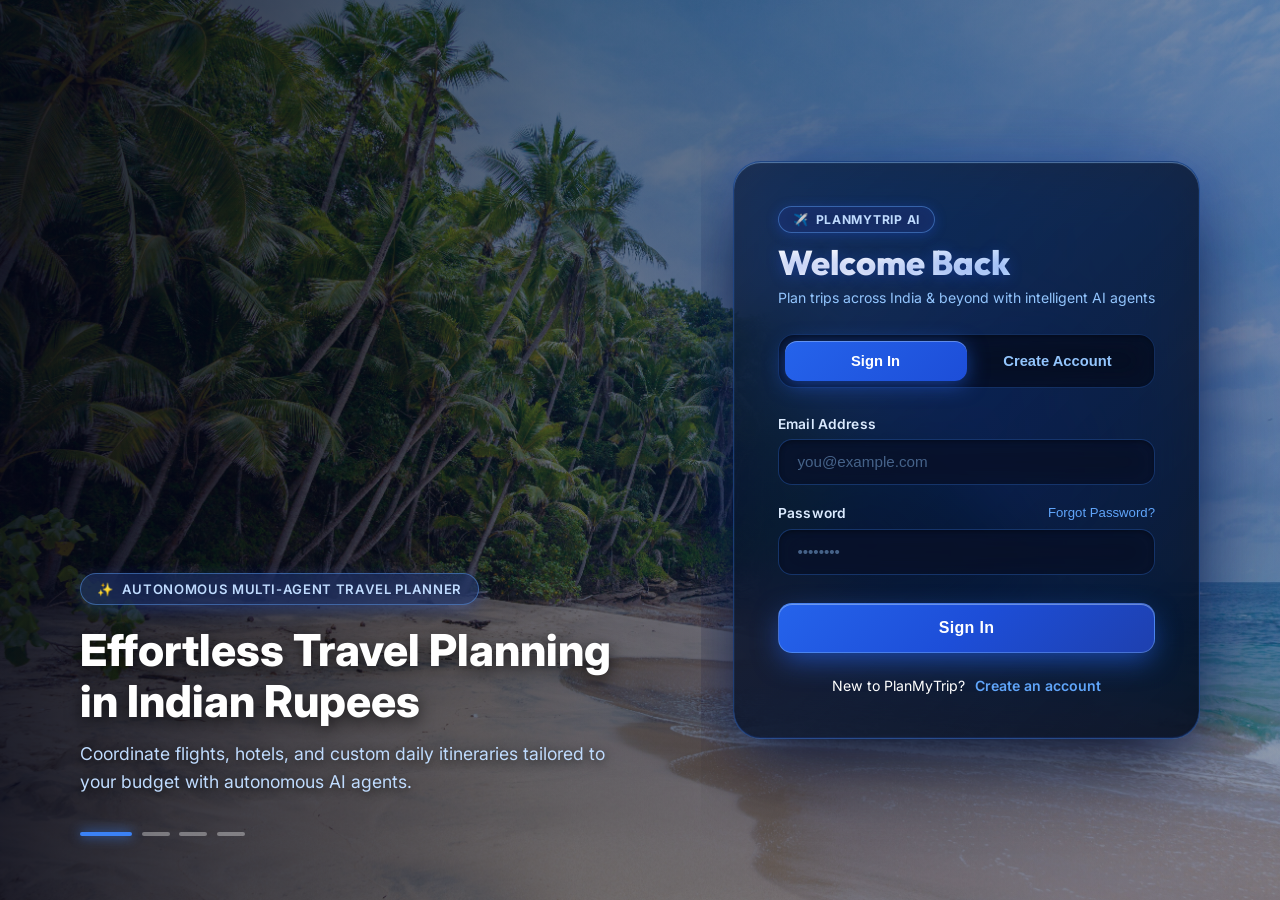
==== commit 2727fa84: "feat: make itinerary generation fully dynamic for arbitrary user-specified days" ====
--- a/frontend/login.html
+++ b/frontend/login.html
@@ -7,7 +7,7 @@
   <link rel="preconnect" href="https://fonts.googleapis.com">
   <link rel="preconnect" href="https://fonts.gstatic.com" crossorigin>
   <link href="https://fonts.googleapis.com/css2?family=Outfit:wght@400;500;600;700;800&family=Inter:wght@400;500;600&display=swap" rel="stylesheet">
-  <link rel="stylesheet" href="style.css?v=20261004_6">
+  <link rel="stylesheet" href="style.css?v=20261011_1">
 </head>
 <body style="margin: 0; padding: 0; overflow-x: hidden;">
   <div class="auth-page">
@@ -73,7 +73,7 @@
             <button type="submit" class="btn-primary" id="login-btn" style="margin-top: 0.5rem; cursor: pointer;">Sign In</button>
           </form>
 
-          <div class="auth-footer" style="margin-top: 1.5rem;">
+          <div class="auth-footer" style="margin-top: 1.5rem; color: #ffffff;">
             New to PlanMyTrip? <a href="#" id="switch-to-signup" onclick="showSignup(); return false;">Create an account</a>
           </div>
         </div>
@@ -104,7 +104,7 @@
             <button type="submit" class="btn-primary" id="signup-btn" style="margin-top: 0.5rem; cursor: pointer;">Create Account</button>
           </form>
 
-          <div class="auth-footer" style="margin-top: 1.5rem;">
+          <div class="auth-footer" style="margin-top: 1.5rem; color: #ffffff;">
             Already have an account? <a href="#" id="switch-to-login" onclick="showLogin(); return false;">Sign in</a>
           </div>
         </div>
--- a/frontend/style.css
+++ b/frontend/style.css
@@ -78,7 +78,8 @@
   display: flex;
   align-items: center;
   gap: 0.75rem;
-  padding: 1.25rem 1.25rem 1rem 1.25rem;
+  padding: 1.5rem 1.25rem 1.25rem 1.25rem;
+  margin-bottom: 0.75rem;
 }
 
 .brand-logo-badge {
@@ -115,7 +116,7 @@
 }
 
 .sidebar-action-wrap {
-  padding: 0 1.25rem 1rem 1.25rem;
+  padding: 0 1.25rem 1.25rem 1.25rem;
 }
 
 .btn-new-trip {
@@ -209,31 +210,47 @@
   align-items: center;
   gap: 0.75rem;
   padding: 0.55rem 0.65rem;
+  border-radius: 12px;
+  background: rgba(255, 255, 255, 0.02);
+  cursor: pointer;
+  transition: all 0.22s cubic-bezier(0.16, 1, 0.3, 1);
+  border: 1px solid rgba(255, 255, 255, 0.05);
+}
+
+.trip-item:hover {
+  background: rgba(255, 255, 255, 0.06);
+  border-color: rgba(255, 255, 255, 0.12);
+  transform: translateY(-1px);
+}
+
+.trip-item.active {
+  background: linear-gradient(135deg, rgba(37, 99, 235, 0.25) 0%, rgba(15, 28, 53, 0.85) 100%);
+  border-color: rgba(56, 189, 248, 0.5);
+  box-shadow: 0 4px 16px rgba(37, 99, 235, 0.25);
+}
+
+.trip-thumb-wrapper {
+  position: relative;
+  width: 44px;
+  height: 44px;
   border-radius: 10px;
-  background: transparent;
-  cursor: pointer;
-  transition: all 0.2s ease;
-  border: 1px solid transparent;
-}
-
-.trip-item:hover {
-  background: rgba(255, 255, 255, 0.05);
-  border-color: rgba(255, 255, 255, 0.08);
-}
-
-.trip-item.active {
-  background: #0f1c35;
-  border-color: rgba(56, 189, 248, 0.4);
-  box-shadow: 0 0 12px rgba(37, 99, 235, 0.2);
+  overflow: hidden;
+  flex-shrink: 0;
+  box-shadow: 0 2px 8px rgba(0, 0, 0, 0.35);
+  border: 1px solid rgba(255, 255, 255, 0.12);
+  background: #0f172a;
 }
 
 .trip-thumb-img {
-  width: 38px;
-  height: 38px;
-  border-radius: 8px;
+  width: 100%;
+  height: 100%;
   object-fit: cover;
-  flex-shrink: 0;
-  box-shadow: 0 2px 6px rgba(0, 0, 0, 0.3);
+  transition: transform 0.3s ease;
+  display: block;
+}
+
+.trip-item:hover .trip-thumb-img {
+  transform: scale(1.08);
 }
 
 .trip-details-block {
@@ -256,6 +273,40 @@
   font-size: 0.72rem;
   color: #94a3b8;
   margin-top: 2px;
+}
+
+.btn-trip-delete {
+  display: flex;
+  align-items: center;
+  justify-content: center;
+  width: 26px;
+  height: 26px;
+  border-radius: 6px;
+  background: transparent;
+  border: none;
+  color: #64748b;
+  cursor: pointer;
+  opacity: 0;
+  transition: all 0.2s ease;
+  flex-shrink: 0;
+  margin-left: 0.25rem;
+}
+
+.trip-item:hover .btn-trip-delete {
+  opacity: 0.85;
+}
+
+.btn-trip-delete:hover {
+  opacity: 1 !important;
+  color: #ef4444;
+  background: rgba(239, 68, 68, 0.15);
+  transform: scale(1.1);
+}
+
+@media (hover: none) {
+  .btn-trip-delete {
+    opacity: 0.75;
+  }
 }
 
 .sidebar-footer {
@@ -335,22 +386,36 @@
   flex: 1;
   overflow-y: auto;
   overflow-x: hidden;
+  -webkit-overflow-scrolling: touch;
+}
+
+.main-content.conversation-active .main-scroll-area {
   padding-bottom: 140px;
-  -webkit-overflow-scrolling: touch;
+}
+
+.main-content:not(.conversation-active) .main-scroll-area {
+  padding-bottom: 0;
+  overflow: hidden;
+  height: 100%;
 }
 
 .hero-showcase {
   position: relative;
   width: 100%;
-  border-radius: 0 0 24px 24px;
+  height: 100%;
+  min-height: 100%;
   overflow: hidden;
-  min-height: 440px;
-  display: flex;
-  align-items: flex-end;
+  display: flex;
+  flex-direction: column;
+  justify-content: center;
+  align-items: center;
+  text-align: center;
   background-image: url('assets/Goa.jpg?v=20261004_v2');
   background-size: cover;
-  background-position: center 30%;
-  box-shadow: 0 10px 30px rgba(0, 0, 0, 0.15);
+  background-position: center;
+  padding: 1.5rem 2rem 1.25rem 2rem;
+  box-sizing: border-box;
+  transition: all 0.35s ease;
 }
 
 .hero-showcase-bg {
@@ -359,7 +424,7 @@
   left: 0;
   right: 0;
   bottom: 0;
-  background: linear-gradient(180deg, rgba(6, 12, 26, 0.65) 0%, rgba(6, 12, 26, 0.38) 40%, rgba(4, 9, 20, 0.88) 100%);
+  background: linear-gradient(180deg, rgba(6, 12, 26, 0.78) 0%, rgba(6, 12, 26, 0.58) 45%, rgba(4, 9, 20, 0.94) 100%);
   pointer-events: none;
 }
 
@@ -367,45 +432,324 @@
   position: relative;
   z-index: 2;
   width: 100%;
-  padding: 2.25rem 2.25rem 1.75rem 2.25rem;
+  max-width: 1200px;
+  margin: 0 auto;
+  height: 100%;
+  display: flex;
+  flex-direction: column;
+  justify-content: space-evenly;
+  align-items: center;
+  text-align: center;
+  padding: 0;
+}
+
+.hero-top-block {
+  display: flex;
+  flex-direction: column;
+  align-items: center;
+  text-align: center;
+  max-width: 860px;
+  width: 100%;
 }
 
 .hero-ai-badge {
   display: inline-flex;
   align-items: center;
-  gap: 0.4rem;
-  padding: 0.35rem 0.85rem;
+  gap: 0.5rem;
+  padding: 0.45rem 1.25rem;
   border-radius: 9999px;
-  background: rgba(15, 23, 42, 0.65);
-  border: 1px solid rgba(255, 255, 255, 0.2);
-  backdrop-filter: blur(10px);
-  color: #f1f5f9;
-  font-size: 0.78rem;
-  font-weight: 600;
-  margin-bottom: 0.85rem;
+  background: rgba(15, 23, 42, 0.75);
+  border: 1px solid rgba(56, 189, 248, 0.4);
+  backdrop-filter: blur(12px);
+  -webkit-backdrop-filter: blur(12px);
+  color: #e0f2fe;
+  font-size: 0.82rem;
+  font-weight: 700;
+  margin-bottom: 0.75rem;
+  box-shadow: 0 0 25px rgba(56, 189, 248, 0.22);
+  animation: badgePulse 3s ease-in-out infinite alternate;
+}
+
+@keyframes badgePulse {
+  0% { box-shadow: 0 0 15px rgba(56, 189, 248, 0.2); border-color: rgba(56, 189, 248, 0.35); }
+  100% { box-shadow: 0 0 25px rgba(56, 189, 248, 0.45); border-color: rgba(56, 189, 248, 0.6); }
 }
 
 .hero-headline {
   font-family: var(--font-heading);
-  font-size: 2.35rem;
+  font-size: 2.85rem;
   font-weight: 800;
-  color: #ffffff;
   line-height: 1.15;
+  letter-spacing: -0.03em;
   margin-bottom: 0.65rem;
-  text-shadow: 0 2px 10px rgba(0, 0, 0, 0.5);
+  color: #ffffff;
+  text-shadow: 0 2px 16px rgba(0, 0, 0, 0.65);
 }
 
 .hero-headline-accent {
+  background: linear-gradient(135deg, #38bdf8 0%, #818cf8 100%);
+  -webkit-background-clip: text;
+  -webkit-text-fill-color: transparent;
+}
+
+.hero-subheadline {
+  font-size: 1.05rem;
+  color: #e2e8f0;
+  max-width: 660px;
+  margin: 0 auto 1.25rem auto;
+  text-shadow: 0 1px 8px rgba(0, 0, 0, 0.7);
+  line-height: 1.6;
+}
+
+.hero-action-row {
+  display: flex;
+  align-items: center;
+  justify-content: center;
+  margin-bottom: 1rem;
+}
+
+.btn-hero-plan {
+  position: relative;
+  display: inline-flex;
+  align-items: center;
+  gap: 1.15rem;
+  padding: 0.75rem 1.45rem 0.75rem 0.95rem;
+  background: linear-gradient(135deg, #4338ca 0%, #2563eb 42%, #0ea5e9 82%, #06b6d4 100%);
+  color: #ffffff;
+  border: 1px solid rgba(255, 255, 255, 0.42);
+  border-radius: 20px;
+  cursor: pointer;
+  box-shadow: 0 16px 38px -6px rgba(37, 99, 235, 0.6), 0 8px 22px -4px rgba(6, 182, 212, 0.45), 0 1px 2px rgba(255, 255, 255, 0.6) inset;
+  transition: all 0.28s cubic-bezier(0.34, 1.56, 0.64, 1);
+  overflow: hidden;
+  text-decoration: none;
+}
+
+.btn-hero-plan::before {
+  content: "";
+  position: absolute;
+  top: 0;
+  left: -130%;
+  width: 75%;
+  height: 100%;
+  background: linear-gradient(90deg, transparent, rgba(255, 255, 255, 0.32), transparent);
+  transform: skewX(-20deg);
+  animation: btnShimmerSweep 5s ease-in-out infinite;
+  pointer-events: none;
+}
+
+@keyframes btnShimmerSweep {
+  0% { left: -130%; }
+  35%, 100% { left: 230%; }
+}
+
+.btn-hero-plan:hover {
+  transform: translateY(-3px) scale(1.025);
+  box-shadow: 0 24px 50px -6px rgba(37, 99, 235, 0.75), 0 14px 32px -4px rgba(6, 182, 212, 0.65), 0 0 32px rgba(6, 182, 212, 0.5), 0 1px 3px rgba(255, 255, 255, 0.8) inset;
+  border-color: rgba(255, 255, 255, 0.75);
+}
+
+.btn-hero-plan:active {
+  transform: translateY(-1px) scale(0.99);
+  box-shadow: 0 10px 24px -4px rgba(37, 99, 235, 0.6);
+}
+
+.btn-hero-icon-badge {
+  display: flex;
+  align-items: center;
+  justify-content: center;
+  width: 44px;
+  height: 44px;
+  border-radius: 14px;
+  background: rgba(255, 255, 255, 0.22);
+  border: 1px solid rgba(255, 255, 255, 0.38);
+  box-shadow: inset 0 1px 1px rgba(255, 255, 255, 0.5), 0 4px 12px rgba(0, 0, 0, 0.16);
+  transition: transform 0.25s ease, background 0.25s ease;
+  flex-shrink: 0;
+}
+
+.btn-hero-icon-badge .btn-cta-icon {
+  font-size: 1.35rem;
+  line-height: 1;
+  display: inline-block;
+  transition: transform 0.25s ease;
+}
+
+.btn-hero-plan:hover .btn-hero-icon-badge {
+  background: rgba(255, 255, 255, 0.3);
+  transform: scale(1.06);
+}
+
+.btn-hero-plan:hover .btn-cta-icon {
+  transform: rotate(-10deg) scale(1.12);
+}
+
+.btn-hero-label-wrap {
+  display: flex;
+  flex-direction: column;
+  align-items: flex-start;
+  text-align: left;
+}
+
+.btn-hero-label {
+  font-family: var(--font-heading);
+  font-size: 1.16rem;
+  font-weight: 700;
+  line-height: 1.2;
+  letter-spacing: -0.015em;
+  color: #ffffff;
+  text-shadow: 0 1px 3px rgba(0, 0, 0, 0.3);
+}
+
+.btn-hero-sublabel {
+  font-size: 0.72rem;
+  font-weight: 600;
+  letter-spacing: 0.05em;
+  text-transform: uppercase;
+  color: #cffafe;
+  opacity: 0.95;
+  margin-top: 2px;
+}
+
+.btn-hero-arrow-badge {
+  display: flex;
+  align-items: center;
+  justify-content: center;
+  width: 36px;
+  height: 36px;
+  border-radius: 12px;
+  background: rgba(255, 255, 255, 0.18);
+  border: 1px solid rgba(255, 255, 255, 0.28);
+  color: #ffffff;
+  transition: all 0.25s ease;
+  flex-shrink: 0;
+  box-shadow: inset 0 1px 1px rgba(255, 255, 255, 0.35);
+}
+
+.btn-hero-arrow-badge svg {
+  transition: transform 0.25s ease;
+}
+
+.btn-hero-plan:hover .btn-hero-arrow-badge {
+  background: rgba(255, 255, 255, 0.32);
+  border-color: rgba(255, 255, 255, 0.6);
+  transform: translateX(3px);
+}
+
+.btn-hero-plan:hover .btn-hero-arrow-badge svg {
+  transform: translateX(2px);
+}
+
+.hero-perks-row {
+  display: flex;
+  align-items: center;
+  justify-content: center;
+  gap: 0.85rem;
+  flex-wrap: wrap;
+  margin-bottom: 0.25rem;
+}
+
+.hero-perk-pill {
+  display: inline-flex;
+  align-items: center;
+  gap: 0.5rem;
+  padding: 0.4rem 0.95rem;
+  background: rgba(15, 23, 42, 0.7);
+  border: 1px solid rgba(255, 255, 255, 0.14);
+  border-radius: 9999px;
+  font-size: 0.8rem;
+  font-weight: 600;
+  color: #f1f5f9;
+  backdrop-filter: blur(10px);
+  -webkit-backdrop-filter: blur(10px);
+  box-shadow: 0 4px 14px rgba(0, 0, 0, 0.3);
+  transition: all 0.2s ease;
+}
+
+.hero-perk-pill:hover {
+  border-color: rgba(56, 189, 248, 0.4);
+  color: #ffffff;
+  transform: translateY(-1px);
+}
+
+.perk-pill-dot {
+  width: 6px;
+  height: 6px;
+  border-radius: 50%;
+  background: #10b981;
+  box-shadow: 0 0 8px #10b981;
+}
+
+.hero-bottom-block {
+  width: 100%;
+  display: flex;
+  flex-direction: column;
+  align-items: center;
+  margin-top: 0.25rem;
+}
+
+.hero-deck-header {
+  display: inline-flex;
+  align-items: center;
+  gap: 0.5rem;
+  font-size: 0.78rem;
+  font-weight: 700;
+  text-transform: uppercase;
+  letter-spacing: 0.08em;
+  color: #94a3b8;
+  margin-bottom: 0.65rem;
+}
+
+.deck-header-dot {
+  width: 7px;
+  height: 7px;
+  border-radius: 50%;
+  background: #38bdf8;
+  box-shadow: 0 0 8px #38bdf8;
+}
+
+.compact-header-bar {
+  display: flex;
+  align-items: center;
+  justify-content: flex-end;
+  padding: 0.75rem 2rem;
+  background: #0f172a;
+  border-bottom: 1px solid rgba(255, 255, 255, 0.08);
+  position: sticky;
+  top: 0;
+  z-index: 40;
+  box-shadow: 0 4px 20px rgba(0, 0, 0, 0.15);
+}
+
+.header-datetime-badge {
+  display: inline-flex;
+  align-items: center;
+  gap: 0.55rem;
+  padding: 0.45rem 1rem;
+  background: rgba(255, 255, 255, 0.06);
+  border: 1px solid rgba(255, 255, 255, 0.12);
+  border-radius: 9999px;
+  color: #cbd5e1;
+  font-size: 0.82rem;
+  font-weight: 600;
+  letter-spacing: -0.01em;
+  backdrop-filter: blur(8px);
+  -webkit-backdrop-filter: blur(8px);
+  box-shadow: 0 2px 8px rgba(0, 0, 0, 0.15);
+}
+
+.header-datetime-icon {
   color: #38bdf8;
-}
-
-.hero-subheadline {
-  font-size: 0.95rem;
-  color: #e2e8f0;
-  max-width: 600px;
-  margin-bottom: 1.5rem;
-  text-shadow: 0 1px 4px rgba(0, 0, 0, 0.6);
-  line-height: 1.5;
+  display: flex;
+  align-items: center;
+}
+
+.header-datetime-dot {
+  width: 4px;
+  height: 4px;
+  border-radius: 50%;
+  background: #64748b;
+  margin: 0 0.15rem;
 }
 
 .hero-cards-deck {
@@ -413,6 +757,8 @@
   overflow: hidden;
   padding: 8px 0;
   position: relative;
+  mask-image: linear-gradient(90deg, transparent 0%, #000 6%, #000 94%, transparent 100%);
+  -webkit-mask-image: linear-gradient(90deg, transparent 0%, #000 6%, #000 94%, transparent 100%);
 }
 
 .hero-cards-track {
@@ -898,17 +1244,44 @@
 }
 
 .bottom-input-container {
+  display: flex !important;
   position: absolute;
   bottom: 0;
   left: 0;
   right: 0;
-  padding: 1rem 2rem 1.25rem 2rem;
-  background: linear-gradient(180deg, rgba(248, 250, 252, 0) 0%, rgba(248, 250, 252, 0.95) 25%, #f8fafc 100%);
-  display: flex;
+  padding: 1.25rem 2rem 1.75rem 2rem;
+  background: linear-gradient(180deg, rgba(248, 250, 252, 0) 0%, rgba(248, 250, 252, 0.95) 35%, #f8fafc 100%);
   flex-direction: column;
   align-items: center;
   gap: 0.75rem;
-  z-index: 20;
+  z-index: 50;
+  pointer-events: auto;
+}
+
+.main-content.conversation-active .hero-showcase {
+  display: none !important;
+}
+
+.main-content.conversation-active .compact-header-bar {
+  display: flex !important;
+}
+
+.main-content.conversation-active .chat-container {
+  display: flex !important;
+  flex-direction: column;
+  padding: 2rem 2.5rem 9rem 2.5rem;
+  max-width: 880px;
+  margin: 0 auto;
+  width: 100%;
+}
+
+.main-content.conversation-active .chat-container {
+  display: flex !important;
+  flex-direction: column;
+  padding: 2rem 2.5rem 9rem 2.5rem;
+  max-width: 880px;
+  margin: 0 auto;
+  width: 100%;
 }
 
 .capsule-input-box {
@@ -977,11 +1350,19 @@
   transition: all 0.2s;
   box-shadow: 0 4px 12px rgba(37, 99, 235, 0.35);
   flex-shrink: 0;
+  position: relative;
+  z-index: 55;
+  pointer-events: auto;
 }
 
 .btn-capsule-send:hover {
   background: #1d4ed8;
   transform: scale(1.05);
+}
+
+.btn-capsule-send svg,
+.btn-capsule-send svg * {
+  pointer-events: none;
 }
 
 .prompt-pills-row {
@@ -1013,6 +1394,120 @@
   background: #f8fafc;
   transform: translateY(-1px);
   box-shadow: 0 4px 8px rgba(37, 99, 235, 0.08);
+}
+
+.chat-welcome-hero {
+  display: flex;
+  flex-direction: column;
+  align-items: center;
+  justify-content: center;
+  text-align: center;
+  padding: 3.5rem 1.5rem 2.5rem 1.5rem;
+  max-width: 820px;
+  margin: 0 auto;
+  width: 100%;
+}
+
+.chat-welcome-badge {
+  display: inline-flex;
+  align-items: center;
+  gap: 0.5rem;
+  padding: 0.4rem 1.15rem;
+  border-radius: 9999px;
+  background: #eff6ff;
+  border: 1px solid #bfdbfe;
+  color: #1d4ed8;
+  font-size: 0.82rem;
+  font-weight: 700;
+  margin-bottom: 1.25rem;
+  box-shadow: 0 2px 10px rgba(37, 99, 235, 0.08);
+}
+
+.chat-welcome-headline {
+  font-family: var(--font-heading);
+  font-size: 2.25rem;
+  font-weight: 800;
+  color: #0f172a;
+  line-height: 1.25;
+  letter-spacing: -0.025em;
+  margin-bottom: 0.75rem;
+}
+
+.chat-welcome-subheadline {
+  font-size: 1rem;
+  color: #64748b;
+  max-width: 600px;
+  line-height: 1.6;
+  margin: 0 auto 2.25rem auto;
+}
+
+.welcome-suggestions-grid {
+  display: grid;
+  grid-template-columns: repeat(2, 1fr);
+  gap: 1rem;
+  width: 100%;
+}
+
+@media (max-width: 768px) {
+  .welcome-suggestions-grid {
+    grid-template-columns: 1fr;
+  }
+}
+
+.welcome-suggestion-card {
+  display: flex;
+  align-items: flex-start;
+  gap: 0.85rem;
+  padding: 1.1rem 1.25rem;
+  background: #ffffff;
+  border: 1px solid #e2e8f0;
+  border-radius: 16px;
+  text-align: left;
+  cursor: pointer;
+  box-shadow: 0 4px 14px rgba(0, 0, 0, 0.03);
+  transition: all 0.25s cubic-bezier(0.4, 0, 0.2, 1);
+  font-family: inherit;
+}
+
+.welcome-suggestion-card:hover {
+  transform: translateY(-2px);
+  border-color: #3b82f6;
+  box-shadow: 0 10px 25px -4px rgba(37, 99, 235, 0.12);
+  background: #f8fafc;
+}
+
+.suggestion-card-icon {
+  font-size: 1.5rem;
+  line-height: 1;
+  flex-shrink: 0;
+  margin-top: 2px;
+}
+
+.suggestion-card-content {
+  display: flex;
+  flex-direction: column;
+  gap: 0.25rem;
+}
+
+.suggestion-card-title {
+  font-family: var(--font-heading);
+  font-size: 0.95rem;
+  font-weight: 700;
+  color: #0f172a;
+}
+
+.suggestion-card-desc {
+  font-size: 0.82rem;
+  color: #64748b;
+  line-height: 1.45;
+}
+
+.input-caption-subtext {
+  font-size: 0.74rem;
+  color: #94a3b8;
+  text-align: center;
+  margin-top: 0.35rem;
+  letter-spacing: -0.01em;
 }
 
 .btn-primary {
@@ -1581,6 +2076,25 @@
   font-size: 0.78rem;
   color: rgba(147, 197, 253, 0.75);
   margin-top: 0.35rem;
+}
+
+.auth-footer {
+  color: #ffffff;
+  font-size: 0.88rem;
+  text-align: center;
+}
+
+.auth-footer a {
+  color: #60a5fa;
+  font-weight: 600;
+  text-decoration: none;
+  margin-left: 0.35rem;
+  transition: color 0.2s;
+}
+
+.auth-footer a:hover {
+  color: #93c5fd;
+  text-decoration: underline;
 }
 
 @media (max-width: 1024px) {
